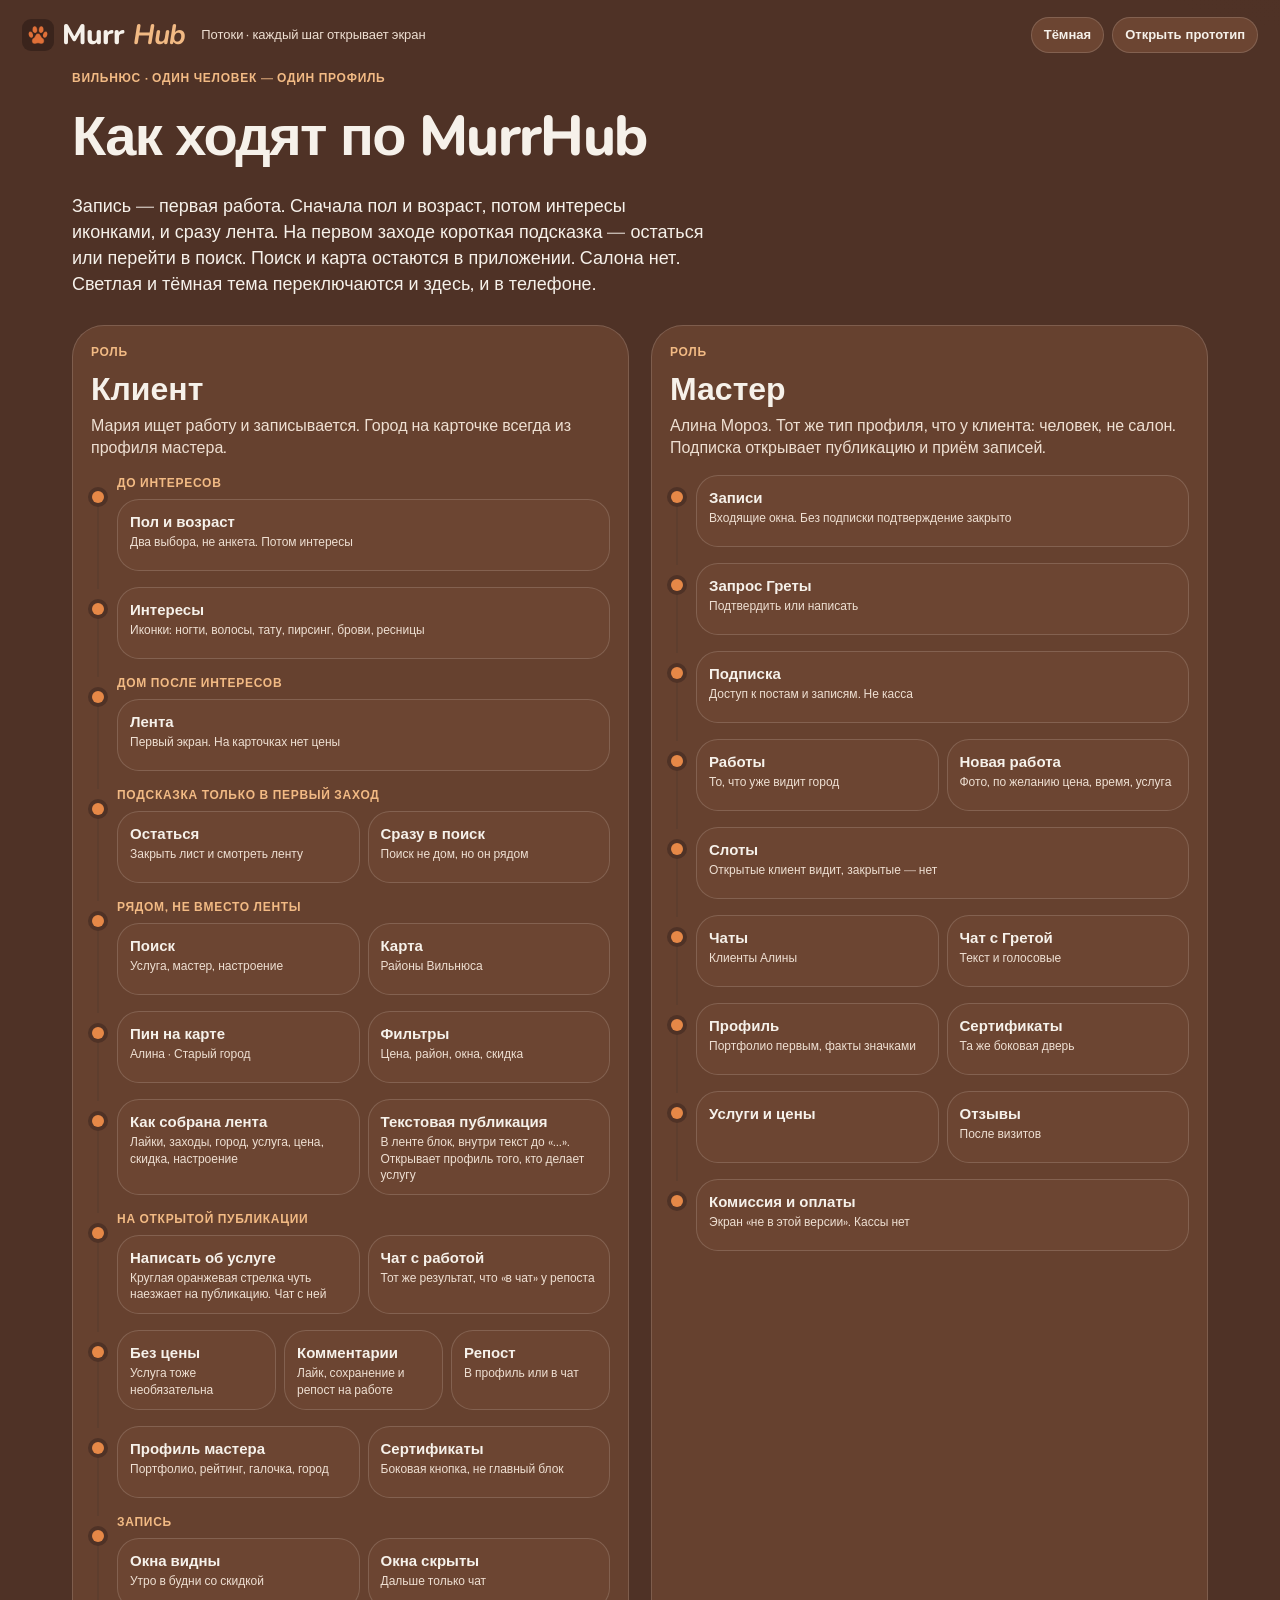
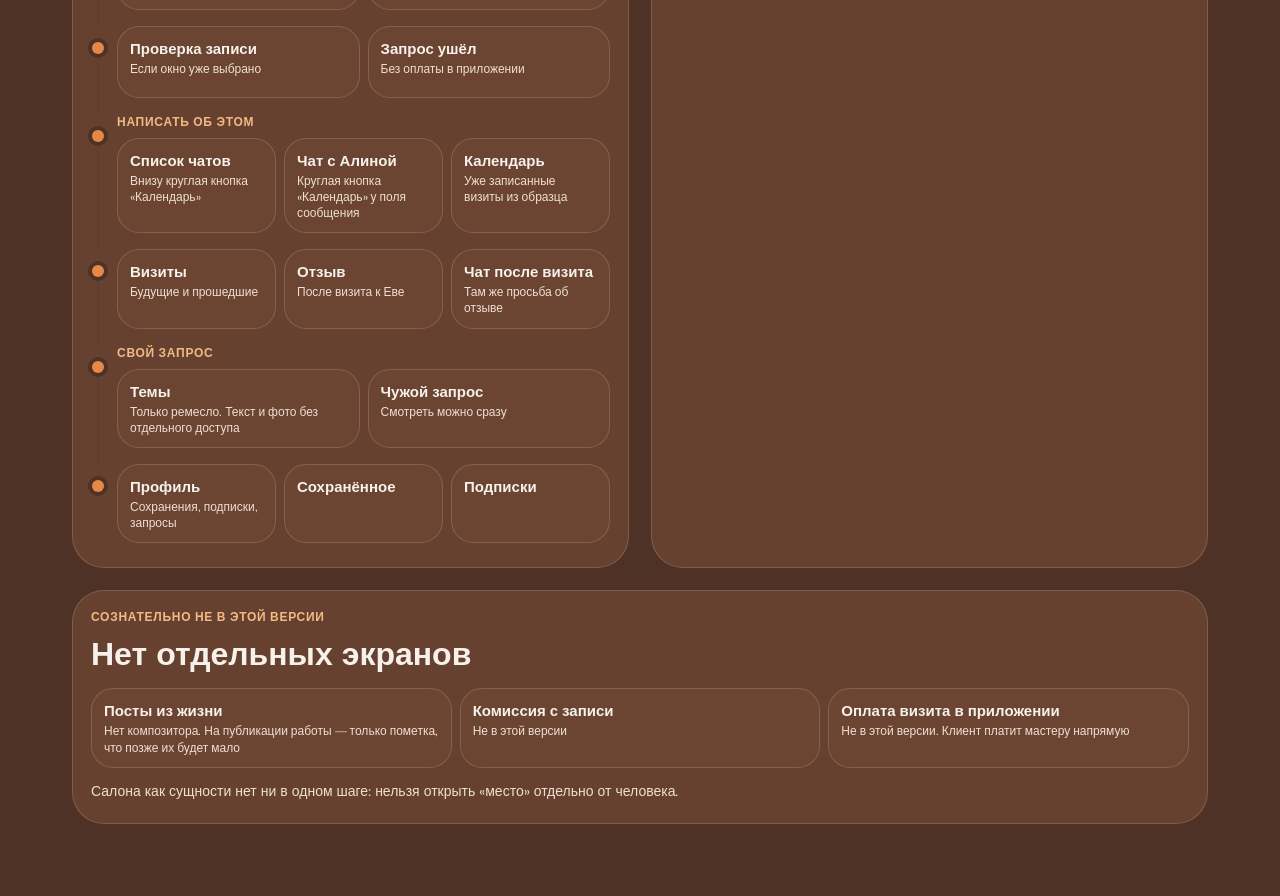
==== flows.html @ 7c38cab0 "design 1.0.0" ====
<!DOCTYPE html>
<html lang="ru" data-theme="light">
<head>
  <meta charset="utf-8" />
  <meta name="viewport" content="width=device-width, initial-scale=1" />
  <title>MurrHub — потоки</title>
  <link rel="icon" href="media/paw-icon.png" type="image/png" />
  <link rel="stylesheet" href="css/app.css" />
  <link rel="stylesheet" href="css/flows.css" />
  <script src="js/chocolate.js"></script>
  <script>
    (function () {
      var n = localStorage.getItem("murrhub-chocolate");
      var theme = localStorage.getItem("murrhub-theme");
      var value = n == null || n === "" ? 78 : Number(n);
      if (!isFinite(value)) value = 78;
      document.documentElement.dataset.theme = theme === "dark" ? "dark" : "light";
      MurrChocolate.apply(value, theme === "dark" ? "dark" : "light");
    })();
  </script>
</head>
<body>
  <header class="bar">
    <a class="brand" href="index.html#/client/feed"><img class="mark" src="media/paw-icon.png" alt="" />Murr<em>Hub</em></a>
    <p class="bar-note">Потоки · каждый шаг открывает экран</p>
    <div class="bar-actions">
      <button type="button" id="theme" class="ghost" aria-pressed="false">Тёмная</button>
      <a class="ghost" href="index.html#/client/onboarding">Открыть прототип</a>
    </div>
  </header>
  <main class="flows">
    <p class="kicker">Вильнюс · один человек — один профиль</p>
    <h1>Как ходят по MurrHub</h1>
    <p class="lede">Запись — первая работа. Сначала пол и возраст, потом интересы иконками, и сразу лента. На первом заходе короткая подсказка — остаться или перейти в поиск. Поиск и карта остаются в приложении. Салона нет. Светлая и тёмная тема переключаются и здесь, и в телефоне.</p>

    <div class="lanes">
      <section class="lane" aria-label="Клиент">
        <p class="cap">Роль</p>
        <h2>Клиент</h2>
        <p class="intro">Мария ищет работу и записывается. Город на карточке всегда из профиля мастера.</p>

        <div class="step">
          <p class="cap">До интересов</p>
          <a class="node" href="index.html#/client/welcome"><b>Пол и возраст</b><span>Два выбора, не анкета. Потом интересы</span></a>
        </div>
        <div class="step">
          <a class="node" href="index.html#/client/onboarding"><b>Интересы</b><span>Иконки: ногти, волосы, тату, пирсинг, брови, ресницы</span></a>
        </div>
        <div class="step">
          <p class="cap">Дом после интересов</p>
          <a class="node" href="index.html#/client/feed"><b>Лента</b><span>Первый экран. На карточках нет цены</span></a>
        </div>
        <div class="step">
          <p class="cap">Подсказка только в первый заход</p>
          <div class="fork two">
            <a class="node" href="index.html#/client/feed"><b>Остаться</b><span>Закрыть лист и смотреть ленту</span></a>
            <a class="node" href="index.html#/client/search"><b>Сразу в поиск</b><span>Поиск не дом, но он рядом</span></a>
          </div>
        </div>
        <div class="step">
          <p class="cap">Рядом, не вместо ленты</p>
          <div class="fork two">
            <a class="node" href="index.html#/client/search"><b>Поиск</b><span>Услуга, мастер, настроение</span></a>
            <a class="node" href="index.html#/client/map"><b>Карта</b><span>Районы Вильнюса</span></a>
          </div>
        </div>
        <div class="step">
          <div class="fork two">
            <a class="node" href="index.html#/client/map/alina"><b>Пин на карте</b><span>Алина · Старый город</span></a>
            <a class="node" href="index.html#/client/search/filters"><b>Фильтры</b><span>Цена, район, окна, скидка</span></a>
          </div>
        </div>
        <div class="step">
          <div class="fork two">
            <a class="node" href="index.html#/client/feed/why"><b>Как собрана лента</b><span>Лайки, заходы, город, услуга, цена, скидка, настроение</span></a>
            <a class="node" href="index.html#/client/post/p-alina-note"><b>Текстовая публикация</b><span>В ленте блок, внутри текст до «...». Открывает профиль того, кто делает услугу</span></a>
          </div>
        </div>
        <div class="step">
          <p class="cap">На открытой публикации</p>
          <div class="fork two">
            <a class="node" href="index.html#/client/post/p-alina-ba"><b>Написать об услуге</b><span>Круглая оранжевая стрелка чуть наезжает на публикацию. Чат с ней</span></a>
            <a class="node" href="index.html#/client/chat/t-alina"><b>Чат с работой</b><span>Тот же результат, что «в чат» у репоста</span></a>
          </div>
        </div>
        <div class="step">
          <div class="fork three">
            <a class="node" href="index.html#/client/post/p-alina-work"><b>Без цены</b><span>Услуга тоже необязательна</span></a>
            <a class="node" href="index.html#/client/post/p-alina-ba/comments"><b>Комментарии</b><span>Лайк, сохранение и репост на работе</span></a>
            <a class="node" href="index.html#/client/post/p-alina-ba/repost"><b>Репост</b><span>В профиль или в чат</span></a>
          </div>
        </div>
        <div class="step">
          <div class="fork two">
            <a class="node" href="index.html#/client/master/alina"><b>Профиль мастера</b><span>Портфолио, рейтинг, галочка, город</span></a>
            <a class="node" href="index.html#/client/master/alina/certs"><b>Сертификаты</b><span>Боковая кнопка, не главный блок</span></a>
          </div>
        </div>
        <div class="step">
          <p class="cap">Запись</p>
          <div class="fork two">
            <a class="node" href="index.html#/client/book/alina"><b>Окна видны</b><span>Утро в будни со скидкой</span></a>
            <a class="node" href="index.html#/client/book/kasparas"><b>Окна скрыты</b><span>Дальше только чат</span></a>
          </div>
        </div>
        <div class="step">
          <div class="fork two">
            <a class="node" href="index.html#/client/book/alina/confirm"><b>Проверка записи</b><span>Если окно уже выбрано</span></a>
            <a class="node" href="index.html#/client/book/alina/done"><b>Запрос ушёл</b><span>Без оплаты в приложении</span></a>
          </div>
        </div>
        <div class="step">
          <p class="cap">Написать об этом</p>
          <div class="fork three">
            <a class="node" href="index.html#/client/chats"><b>Список чатов</b><span>Внизу круглая кнопка «Календарь»</span></a>
            <a class="node" href="index.html#/client/chat/t-alina"><b>Чат с Алиной</b><span>Круглая кнопка «Календарь» у поля сообщения</span></a>
            <a class="node" href="index.html#/client/chat/t-alina/calendar"><b>Календарь</b><span>Уже записанные визиты из образца</span></a>
          </div>
        </div>
        <div class="step">
          <div class="fork three">
            <a class="node" href="index.html#/client/visits"><b>Визиты</b><span>Будущие и прошедшие</span></a>
            <a class="node" href="index.html#/client/review/v-eva"><b>Отзыв</b><span>После визита к Еве</span></a>
            <a class="node" href="index.html#/client/chat/t-eva"><b>Чат после визита</b><span>Там же просьба об отзыве</span></a>
          </div>
        </div>
        <div class="step">
          <p class="cap">Свой запрос</p>
          <div class="fork two">
            <a class="node" href="index.html#/client/compose"><b>Темы</b><span>Только ремесло. Текст и фото без отдельного доступа</span></a>
            <a class="node" href="index.html#/client/post/cp-seek"><b>Чужой запрос</b><span>Смотреть можно сразу</span></a>
          </div>
        </div>
        <div class="step">
          <div class="fork three">
            <a class="node" href="index.html#/client/profile"><b>Профиль</b><span>Сохранения, подписки, запросы</span></a>
            <a class="node" href="index.html#/client/saves"><b>Сохранённое</b><span></span></a>
            <a class="node" href="index.html#/client/follows"><b>Подписки</b><span></span></a>
          </div>
        </div>
      </section>

      <section class="lane" aria-label="Мастер">
        <p class="cap">Роль</p>
        <h2>Мастер</h2>
        <p class="intro">Алина Мороз. Тот же тип профиля, что у клиента: человек, не салон. Подписка открывает публикацию и приём записей.</p>

        <div class="step">
          <a class="node" href="index.html#/master/bookings"><b>Записи</b><span>Входящие окна. Без подписки подтверждение закрыто</span></a>
        </div>
        <div class="step">
          <a class="node" href="index.html#/master/booking/b-greta"><b>Запрос Греты</b><span>Подтвердить или написать</span></a>
        </div>
        <div class="step">
          <a class="node" href="index.html#/master/paywall"><b>Подписка</b><span>Доступ к постам и записям. Не касса</span></a>
        </div>
        <div class="step">
          <div class="fork two">
            <a class="node" href="index.html#/master/posts"><b>Работы</b><span>То, что уже видит город</span></a>
            <a class="node" href="index.html#/master/compose"><b>Новая работа</b><span>Фото, по желанию цена, время, услуга</span></a>
          </div>
        </div>
        <div class="step">
          <a class="node" href="index.html#/master/slots"><b>Слоты</b><span>Открытые клиент видит, закрытые — нет</span></a>
        </div>
        <div class="step">
          <div class="fork two">
            <a class="node" href="index.html#/master/chats"><b>Чаты</b><span>Клиенты Алины</span></a>
            <a class="node" href="index.html#/master/chat/t-greta"><b>Чат с Гретой</b><span>Текст и голосовые</span></a>
          </div>
        </div>
        <div class="step">
          <div class="fork two">
            <a class="node" href="index.html#/master/profile"><b>Профиль</b><span>Портфолио первым, факты значками</span></a>
            <a class="node" href="index.html#/master/certs"><b>Сертификаты</b><span>Та же боковая дверь</span></a>
          </div>
        </div>
        <div class="step">
          <div class="fork two">
            <a class="node" href="index.html#/master/services"><b>Услуги и цены</b><span></span></a>
            <a class="node" href="index.html#/master/reviews"><b>Отзывы</b><span>После визитов</span></a>
          </div>
        </div>
        <div class="step">
          <a class="node" href="index.html#/master/later"><b>Комиссия и оплаты</b><span>Экран «не в этой версии». Кассы нет</span></a>
        </div>
      </section>
    </div>

    <section class="lane later">
      <p class="cap">Сознательно не в этой версии</p>
      <h2>Нет отдельных экранов</h2>
      <div class="fork three" style="margin-top:12px">
        <a class="node" href="index.html#/master/compose"><b>Посты из жизни</b><span>Нет композитора. На публикации работы — только пометка, что позже их будет мало</span></a>
        <a class="node" href="index.html#/master/later"><b>Комиссия с записи</b><span>Не в этой версии</span></a>
        <a class="node" href="index.html#/master/later"><b>Оплата визита в приложении</b><span>Не в этой версии. Клиент платит мастеру напрямую</span></a>
      </div>
      <p class="note">Салона как сущности нет ни в одном шаге: нельзя открыть «место» отдельно от человека.</p>
    </section>
  </main>
  <script>
    (function () {
      var stored = localStorage.getItem("murrhub-theme");
      var theme = stored === "dark" ? "dark" : "light";
      var choc = localStorage.getItem("murrhub-chocolate");
      var value = choc == null || choc === "" ? 78 : Number(choc);
      if (!isFinite(value)) value = 78;
      if (window.MurrChocolate) MurrChocolate.apply(value, theme);
      document.documentElement.dataset.theme = theme;
      var btn = document.getElementById("theme");
      function label() { btn.textContent = theme === "dark" ? "Светлая" : "Тёмная"; btn.setAttribute("aria-pressed", theme === "dark" ? "true" : "false"); }
      label();
      btn.addEventListener("click", function () {
        theme = theme === "dark" ? "light" : "dark";
        document.documentElement.dataset.theme = theme;
        localStorage.setItem("murrhub-theme", theme);
        if (window.MurrChocolate) MurrChocolate.apply(value, theme);
        label();
      });
    })();
  </script>
</body>
</html>
---- css/app.css ----
@font-face { font-family: "Nunito Sans"; src: url("../fonts/nunito-sans-400.woff2") format("woff2"); font-weight: 400; font-style: normal; font-display: swap; }
@font-face { font-family: "Nunito Sans"; src: url("../fonts/nunito-sans-500.woff2") format("woff2"); font-weight: 500; font-style: normal; font-display: swap; }
@font-face { font-family: "Nunito Sans"; src: url("../fonts/nunito-sans-600.woff2") format("woff2"); font-weight: 600; font-style: normal; font-display: swap; }
@font-face { font-family: "Nunito Sans"; src: url("../fonts/nunito-sans-700.woff2") format("woff2"); font-weight: 700; font-style: normal; font-display: swap; }
@font-face { font-family: Nunito; src: url("../fonts/nunito-600.woff2") format("woff2"); font-weight: 600; font-style: normal; font-display: swap; }
@font-face { font-family: Nunito; src: url("../fonts/nunito-700.woff2") format("woff2"); font-weight: 700; font-style: normal; font-display: swap; }
@font-face { font-family: Nunito; src: url("../fonts/nunito-800.woff2") format("woff2"); font-weight: 800; font-style: normal; font-display: swap; }
@font-face { font-family: Nunito; src: url("../fonts/nunito-700i.woff2") format("woff2"); font-weight: 700; font-style: italic; font-display: swap; }

:root {
  --bg: #4f3226;
  --bg-2: #4f3226;
  --surface: #6c4532;
  --ink: #f6f1ea;
  --muted: #eedfd2;
  --faint: #d8c2af;
  --line: rgba(246, 241, 234, 0.16);
  --rose: #e68847;
  --rose-deep: #f2ba84;
  --rose-soft: #5e3e2e;
  --blush: #5e3e2e;
  --gold: #e6a860;
  --seal: #8fceb8;
  --seal-ink: #24160f;
  --btn: #e68847;
  --btn-ink: #1c1917;
  --press: #853a17;
  --press-ink: #f6f1ea;
  --shadow: 0 14px 36px rgba(0, 0, 0, 0.38);
  --tab: rgba(42, 26, 18, 0.92);
  --me: #e68847;
  --me-ink: #1c1917;
  --them: #6c4532;
  --map-paper: #402d23;
  --map-water: #7e5036;
  --map-water-2: #503325;
  --map-park: #444130;
  --map-block: #50392e;
  --map-ink: #edddcd;
  --overlay: rgba(20, 10, 6, 0.62);
  --good-soft: #354131;
  --warn-soft: #543c2c;
  --glow: #5e392b;
  --glow-2: #4e3124;
  --select: #7e5038;
  --sans: "Nunito Sans", "Trebuchet MS", sans-serif;
  --serif: Nunito, "Trebuchet MS", sans-serif;
  --phone-w: 390px;
  color-scheme: dark;
}

html[data-theme="dark"] {
  --bg: #14110e;
  --bg-2: #1a1612;
  --surface: #262019;
  --ink: #f6f1ea;
  --muted: #d4c6b8;
  --faint: #a8988a;
  --line: rgba(246, 241, 234, 0.14);
  --rose: #e08955;
  --rose-deep: #e08955;
  --rose-soft: #3a2e24;
  --blush: #3a2e24;
  --gold: #e0a15a;
  --seal: #8fceb8;
  --seal-ink: #14110e;
  --btn: #e08955;
  --btn-ink: #1c1917;
  --press: #a34e22;
  --press-ink: #f6f1ea;
  --shadow: 0 14px 36px rgba(0, 0, 0, 0.4);
  --tab: rgba(20, 17, 14, 0.92);
  --me: #e08955;
  --me-ink: #1c1917;
  --them: #2c241c;
  --map-paper: #221c16;
  --map-water: #8a5a3a;
  --map-water-2: #4a3424;
  --map-park: #3e4634;
  --map-block: #3a3128;
  --map-ink: #e7d7c8;
  --overlay: rgba(8, 6, 4, 0.62);
  --good-soft: #243028;
  --warn-soft: #3a2c1c;
  color-scheme: dark;
}

* { box-sizing: border-box; }
html, body { margin: 0; padding: 0; }
body {
  min-height: 100vh;
  font-family: var(--sans);
  color: var(--ink);
  background:
    radial-gradient(980px 520px at -8% -16%, var(--glow) 0%, transparent 54%),
    radial-gradient(820px 480px at 108% -8%, var(--glow-2) 0%, transparent 50%),
    var(--bg);
}
html[data-theme="dark"] body {
  background:
    radial-gradient(900px 500px at -8% -12%, #3a2a1c 0%, transparent 55%),
    radial-gradient(760px 440px at 108% -6%, #2a241c 0%, transparent 50%),
    var(--bg);
}
button, input, textarea { font: inherit; color: inherit; }
button { cursor: pointer; }
img { max-width: 100%; }
::selection { background: var(--select); color: var(--ink); }
:focus-visible { outline: 2px solid var(--rose-deep); outline-offset: 2px; }
.i { width: 1.15em; height: 1.15em; display: block; pointer-events: none; flex: none; }

.studio { min-height: 100vh; }
.bar {
  display: flex;
  align-items: center;
  gap: 16px;
  padding: 16px 22px 8px;
  flex-wrap: wrap;
}
.brand {
  font-family: var(--serif);
  font-weight: 800;
  font-size: 28px;
  letter-spacing: -0.03em;
  color: var(--ink);
  text-decoration: none;
}
.brand { display: inline-flex; align-items: center; gap: 8px; }
.brand .mark { width: 32px; height: 32px; border-radius: 9px; object-fit: cover; }
.brand em { font-style: italic; color: var(--rose-deep); }
.choc {
  display: flex;
  align-items: center;
  gap: 8px;
  background: var(--surface);
  border: 1px solid var(--line);
  border-radius: 999px;
  padding: 6px 10px 6px 12px;
  color: var(--ink);
  font-size: 13px;
  font-weight: 650;
}
.choc input { width: 116px; margin: 0; accent-color: var(--btn); }
.bar-note { margin: 0; color: var(--muted); font-size: 13px; flex: 1; }
.bar-actions { display: flex; gap: 8px; align-items: center; flex-wrap: wrap; }
.switch { display: flex; background: var(--surface); border-radius: 999px; padding: 3px; border: 1px solid var(--line); }
.switch button, .ghost {
  border: 1px solid transparent;
  background: transparent;
  border-radius: 999px;
  padding: 8px 12px;
  font-weight: 650;
  font-size: 13px;
  text-decoration: none;
  color: var(--ink);
}
.switch button.on { background: var(--ink); color: var(--bg); }
.ghost { border-color: var(--line); background: var(--surface); }

.stage {
  display: grid;
  grid-template-columns: minmax(200px, 300px) var(--phone-w) minmax(180px, 260px);
  gap: 28px;
  justify-content: center;
  align-items: start;
  padding: 8px 20px 36px;
}
.aside h2 {
  font-family: var(--serif);
  font-weight: 800;
  font-size: 28px;
  line-height: 1.1;
  letter-spacing: -0.03em;
  margin: 8px 0 12px;
}
.eyebrow { margin: 28px 0 0; color: var(--rose-deep); font-weight: 700; font-size: 12px; letter-spacing: 0.08em; text-transform: uppercase; }
.where { font-size: 15px; line-height: 1.45; margin: 0 0 12px; }
.fine { color: var(--muted); font-size: 13px; line-height: 1.45; }
.jumps { display: flex; flex-direction: column; gap: 6px; margin-top: 28px; }
.jumps a {
  text-decoration: none;
  color: var(--ink);
  background: var(--surface);
  border: 1px solid var(--line);
  border-radius: 18px;
  padding: 8px 10px;
  font-size: 13px;
  font-weight: 650;
}
.jumps a:hover { border-color: var(--rose); }

.phone {
  width: var(--phone-w);
  height: min(844px, calc(100vh - 96px));
  min-height: 680px;
  background: var(--bg-2);
  border-radius: 48px;
  box-shadow: 0 0 0 11px #1c1917, 0 0 0 13px #a89888, 0 40px 80px rgba(28, 25, 23, 0.28);
  position: relative;
  overflow: hidden;
  display: flex;
  flex-direction: column;
  color: var(--ink);
}
.island {
  position: absolute;
  top: 10px;
  left: 50%;
  transform: translateX(-50%);
  width: 118px;
  height: 32px;
  background: #0c0a0b;
  border-radius: 20px;
  z-index: 5;
}
.statusbar {
  height: 52px;
  flex: none;
  display: flex;
  justify-content: space-between;
  align-items: flex-end;
  padding: 0 22px 6px;
  font-weight: 700;
  font-size: 14px;
  position: relative;
  z-index: 4;
}
.sigs { display: flex; gap: 4px; align-items: flex-end; height: 12px; }
.sigs i, .sigs b { display: block; width: 3px; background: var(--ink); border-radius: 1px; }
.sigs i:nth-child(1) { height: 5px; }
.sigs i:nth-child(2) { height: 8px; }
.sigs b { width: 16px; height: 9px; border-radius: 2px; box-shadow: inset -3px 0 0 var(--bg-2); }
.screen { flex: 1; min-height: 0; overflow: auto; scrollbar-width: none; position: relative; }
.screen::-webkit-scrollbar { display: none; }
.phone::after {
  content: "";
  position: absolute;
  width: 118px;
  height: 4px;
  border-radius: 4px;
  background: var(--ink);
  opacity: 0.28;
  left: 50%;
  bottom: 6px;
  transform: translateX(-50%);
  z-index: 6;
  pointer-events: none;
}
.tabbar {
  flex: none;
  display: grid;
  grid-template-columns: repeat(5, 1fr);
  background: var(--tab);
  backdrop-filter: blur(16px);
  border-top: 1px solid var(--line);
  padding: 6px 4px 16px;
  z-index: 4;
}
.phone.no-tabs .tabbar { display: none; }
.tab {
  border: 0;
  background: transparent;
  display: flex;
  flex-direction: column;
  align-items: center;
  gap: 2px;
  color: var(--faint);
  font-size: 10px;
  font-weight: 700;
  padding: 4px 0;
  position: relative;
}
.tab.on { color: var(--rose-deep); }
.tab .dot {
  position: absolute;
  top: 2px;
  right: calc(50% - 16px);
  width: 7px;
  height: 7px;
  border-radius: 50%;
  background: var(--rose-deep);
}
.toast {
  position: absolute;
  left: 50%;
  bottom: 86px;
  transform: translateX(-50%);
  background: var(--ink);
  color: var(--bg);
  border-radius: 999px;
  padding: 10px 14px;
  font-size: 13px;
  font-weight: 650;
  z-index: 8;
  max-width: 86%;
  text-align: center;
  box-shadow: var(--shadow);
}
.phone.no-tabs .toast { bottom: 28px; }

.page { min-height: 100%; }
.pad { padding: 4px 16px 28px; }
.top {
  position: sticky;
  top: 0;
  z-index: 3;
  display: grid;
  grid-template-columns: 40px 1fr 40px;
  align-items: center;
  gap: 6px;
  padding: 4px 10px 8px;
  background: color-mix(in srgb, var(--bg-2) 88%, transparent);
  backdrop-filter: blur(14px);
}
.top h1 { margin: 0; text-align: center; font-size: 16px; font-weight: 750; }
.iconbtn, .heart, .iconstat {
  width: 36px;
  height: 36px;
  border-radius: 50%;
  border: 0;
  background: var(--surface);
  color: var(--ink);
  display: grid;
  place-items: center;
  box-shadow: 0 1px 0 var(--line);
}
.display {
  font-family: var(--serif);
  font-weight: 800;
  letter-spacing: -0.03em;
  line-height: 1.02;
  font-size: 34px;
  margin: 0;
}
.sub { color: var(--muted); font-size: 14px; line-height: 1.45; margin: 8px 0 0; }
.kicker { margin: 0; color: var(--rose-deep); font-size: 12px; font-weight: 750; letter-spacing: 0.06em; text-transform: uppercase; font-style: normal; }
.muted { color: var(--muted); }
.fine { font-size: 13px; }
.row { display: flex; align-items: center; gap: 10px; }
.spread { display: flex; align-items: center; justify-content: space-between; gap: 10px; }
.section { margin: 18px 0 8px; font-size: 15px; font-weight: 750; }
.avatar, .mono {
  width: 40px;
  height: 40px;
  border-radius: 50%;
  object-fit: cover;
  background: var(--rose-soft);
  flex: none;
}
.mono { display: grid; place-items: center; font-weight: 750; color: var(--ink); }
.avatar.sm, .mono.sm { width: 28px; height: 28px; font-size: 12px; }
.avatar.pub, .mono.pub { width: 22px; height: 22px; font-size: 11px; box-shadow: 0 0 0 2px var(--bg-2); }
.avatar.lg { width: 56px; height: 56px; }
.verified {
  display: inline-grid;
  place-items: center;
  width: 16px;
  height: 16px;
  padding: 0;
  border: 0;
  border-radius: 50%;
  background: var(--seal);
  color: var(--seal-ink);
  vertical-align: -2px;
  margin-left: 4px;
  line-height: 0;
}
.verified .i { width: 11px; height: 11px; }
.verified.pending { background: transparent; color: var(--gold); box-shadow: inset 0 0 0 1.5px var(--gold); }
.name { font-weight: 750; }
.price { font-family: var(--serif); font-weight: 800; font-style: normal; letter-spacing: -0.03em; }
.old { color: var(--faint); text-decoration: line-through; font-style: normal; font-family: var(--sans); font-size: 0.8em; margin-right: 4px; }
.stars { display: inline-flex; gap: 1px; color: var(--gold); }
.star .i { width: 14px; height: 14px; }
.star.on .i { fill: currentColor; }

.btn {
  border: 1px solid var(--line);
  background: var(--surface);
  color: var(--ink);
  border-radius: 20px;
  padding: 12px 14px;
  font-weight: 750;
  font-size: 14px;
}
.btn.primary { background: var(--btn); color: var(--btn-ink); border-color: transparent; box-shadow: 0 8px 18px color-mix(in srgb, var(--btn) 32%, transparent); }
.btn.primary:active { background: var(--press); color: var(--press-ink); }
.btn.ghost { background: transparent; }
.btn.small { padding: 8px 10px; border-radius: 999px; font-size: 12px; }
.btn.block { width: 100%; }
.btn:disabled { opacity: 0.45; cursor: default; }
.btn:active { transform: scale(0.99); }
.btnrow { display: flex; gap: 8px; margin-top: 12px; }
.btnrow .btn { flex: 1; }

.chips { display: flex; gap: 8px; overflow: auto; scrollbar-width: none; padding: 2px 0 6px; }
.chips::-webkit-scrollbar { display: none; }
.chip {
  flex: none;
  display: inline-flex;
  align-items: center;
  gap: 4px;
  border: 1px solid var(--line);
  background: var(--surface);
  border-radius: 999px;
  padding: 7px 12px;
  font-size: 13px;
  font-weight: 700;
}
.chip.on { background: var(--ink); color: var(--bg); border-color: var(--ink); }

.field { display: flex; flex-direction: column; gap: 6px; margin: 12px 0; }
.field span, .label { font-size: 12px; font-weight: 750; color: var(--muted); }
.field input, .field textarea, .composer input, .search input {
  width: 100%;
  border: 1px solid var(--line);
  background: var(--surface);
  border-radius: 18px;
  padding: 12px 12px;
  outline: none;
}
.field textarea { min-height: 76px; resize: vertical; }
.search {
  display: flex;
  align-items: center;
  gap: 8px;
  background: var(--surface);
  border: 1px solid var(--line);
  border-radius: 22px;
  padding: 0 12px;
  margin: 8px 0 10px;
}
.search input { border: 0; background: transparent; padding: 12px 0; }

.onboard { padding: 8px 16px 24px; }
.choices { display: flex; flex-direction: column; gap: 10px; margin: 16px 0 8px; }
.choice {
  width: 100%;
  text-align: left;
  border: 0;
  background: var(--surface);
  color: var(--ink);
  border-radius: 22px;
  padding: 16px 16px 14px;
  box-shadow: var(--shadow);
}
.choice b { display: block; font-family: var(--serif); font-weight: 800; font-size: 22px; letter-spacing: -0.03em; }
.choice span { display: block; margin-top: 4px; color: var(--muted); font-size: 14px; line-height: 1.35; }
.choice.on { background: var(--btn); color: var(--btn-ink); }
.choice.on span { color: var(--btn-ink); }
.backchip { margin-top: 14px; }
.igrid { display: grid; grid-template-columns: 1fr 1fr; gap: 10px; margin: 16px 0; }
.igrid button {
  position: relative;
  border: 0;
  padding: 12px;
  min-height: 112px;
  border-radius: 22px;
  overflow: hidden;
  color: var(--ink);
  text-align: left;
  background: var(--surface);
  box-shadow: var(--shadow);
  display: flex;
  flex-direction: column;
  align-items: flex-start;
  justify-content: space-between;
}
.igrid .craft { width: 44px; height: 44px; color: var(--btn); }
.igrid button b { font-size: 16px; font-weight: 750; }
.igrid button .tick {
  position: absolute;
  top: 8px;
  right: 8px;
  width: 22px;
  height: 22px;
  border-radius: 50%;
  display: grid;
  place-items: center;
  background: color-mix(in srgb, var(--ink) 8%, transparent);
  color: var(--ink);
}
.igrid button.on { box-shadow: inset 0 0 0 2px var(--btn); }
.igrid button.on .tick { background: var(--btn); color: var(--btn-ink); }

.peek {
  width: 100%;
  display: grid;
  grid-template-columns: 112px 1fr;
  gap: 10px;
  text-align: left;
  border: 0;
  background: var(--surface);
  border-radius: 18px;
  overflow: hidden;
  padding: 0;
  box-shadow: var(--shadow);
  margin: 8px 0 14px;
  color: inherit;
}
.peekmap { height: 84px; position: relative; overflow: hidden; }
.peek .copy { padding: 14px 12px 14px 0; }
.peek strong { display: block; }
.peek span { display: block; color: var(--muted); font-size: 12px; margin-top: 2px; }
.hit {
  width: 100%;
  display: grid;
  grid-template-columns: 84px 1fr;
  gap: 10px;
  text-align: left;
  border: 0;
  background: transparent;
  color: inherit;
  padding: 8px 0;
  border-bottom: 1px solid var(--line);
}
.hit img, .thumb { width: 84px; height: 84px; object-fit: cover; border-radius: 18px; background: var(--rose-soft); }
.thumb { display: grid; place-items: center; font-family: var(--serif); font-size: 22px; }
.thumb.textbit {
  font-family: var(--sans);
  font-size: 11px;
  font-weight: 700;
  line-height: 1.25;
  text-align: left;
  align-items: end;
  padding: 8px;
}
.hit b { display: block; font-size: 14px; }
.hit b.hit-name { display: flex; align-items: center; gap: 8px; }
.hit em { font-style: normal; color: var(--muted); font-size: 12px; display: block; margin-top: 2px; }

.feedflow {
  display: flex;
  flex-wrap: wrap;
  align-items: flex-start;
  justify-content: space-between;
  margin-top: 12px;
}
.feedflow > .pcard { width: calc(50% - 6px); margin: 0 0 16px; }
.feedflow > .pcard:nth-child(4n + 1) { width: calc(54% - 6px); }
.feedflow > .pcard:nth-child(4n + 2) { width: calc(46% - 6px); margin-top: 18px; }
.feedflow > .pcard:nth-child(4n + 3) { margin-top: 6px; }
.feedflow > .pcard:nth-child(4n) { margin-top: 14px; }
.feedflow.flush {
  display: block;
  column-count: 2;
  column-gap: 6px;
}
.feedflow.flush > .pcard,
.feedflow.flush > .pcard:nth-child(4n + 1),
.feedflow.flush > .pcard:nth-child(4n + 2),
.feedflow.flush > .pcard:nth-child(4n + 3),
.feedflow.flush > .pcard:nth-child(4n) {
  width: 100%;
  margin: 0 0 6px;
  break-inside: avoid;
  page-break-inside: avoid;
}
.feedflow.flush .shotwrap { border-radius: 12px; overflow: hidden; }
.feedflow.flush .shot,
.feedflow.flush .textshell { border-radius: 0; box-shadow: none; }
.feedflow.flush .textshell { padding-bottom: 48px; }
.feedflow.flush .face { position: static; }
.feedflow.flush .avatar.pub { box-shadow: 0 0 0 2px #fff; }
.feedflow.flush .textcard .avatar.pub { box-shadow: 0 0 0 2px var(--surface); }
.cardfoot {
  position: absolute;
  left: 0;
  right: 0;
  bottom: 0;
  z-index: 3;
  display: flex;
  align-items: center;
  gap: 6px;
  padding: 18px 8px 7px;
  color: #fff;
  background: linear-gradient(to top, rgba(20, 12, 14, 0.78), rgba(20, 12, 14, 0));
}
.textcard .cardfoot {
  color: var(--ink);
  background: linear-gradient(to top, var(--surface) 62%, transparent);
}
.cardfoot .by { color: inherit; flex: 0 1 auto; }
.cardfoot .muted { flex: 0 1 auto; overflow: hidden; text-overflow: ellipsis; white-space: nowrap; font-size: 11px; color: rgba(255, 255, 255, 0.82); }
.textcard .cardfoot .muted { color: var(--muted); }
.pcard { position: relative; }
.shot {
  display: block;
  width: 100%;
  padding: 0;
  border: 0;
  border-radius: 16px;
  overflow: hidden;
  position: relative;
  background: linear-gradient(160deg, var(--blush), var(--bg));
  color: white;
}
.shot.tall { aspect-ratio: 3 / 4.4; }
.shot.sq { aspect-ratio: 10 / 11; }
.shot.wide { aspect-ratio: 5 / 4.4; }
.shot img { width: 100%; height: 100%; object-fit: cover; display: block; }
.price-pill, .badge, .foryou {
  position: absolute;
  z-index: 1;
  border-radius: 999px;
  padding: 4px 8px;
  font-size: 12px;
  font-weight: 750;
  background: rgba(20, 12, 14, 0.55);
  color: white;
  backdrop-filter: blur(8px);
}
.price-pill { left: 8px; bottom: 8px; font-family: var(--serif); font-style: normal; font-weight: 800; }
.badge { left: 8px; top: 8px; }
.foryou { right: 8px; bottom: 8px; background: rgba(251, 246, 239, 0.92); color: #1c1917; }
.heart {
  position: absolute;
  top: 8px;
  right: 8px;
  z-index: 2;
  background: rgba(251, 246, 239, 0.92);
}
.heart.on { color: var(--rose-deep); }
.heart.on .i { fill: currentColor; }
.likecount {
  margin-left: auto;
  display: inline-flex;
  align-items: center;
  gap: 3px;
  flex: none;
  font-size: 11px;
  font-weight: 700;
  line-height: 1;
  color: inherit;
  pointer-events: none;
}
.likecount .i { width: 12px; height: 12px; fill: currentColor; }
.shotwrap, .postpic { position: relative; }
.face {
  position: absolute;
  left: 8px;
  bottom: -11px;
  z-index: 3;
  border: 0;
  padding: 0;
  background: transparent;
  line-height: 0;
  border-radius: 50%;
}
.textshell {
  display: block;
  width: 100%;
  min-height: 148px;
  border: 0;
  border-radius: 16px;
  background: var(--surface);
  color: inherit;
  text-align: left;
  padding: 12px 12px 22px;
  box-shadow: var(--shadow);
  position: relative;
}
.textinner {
  display: block;
  background: color-mix(in srgb, var(--bg) 72%, var(--surface));
  border-radius: 12px;
  padding: 10px;
  font-size: 13px;
  font-weight: 700;
  line-height: 1.35;
}
.textread {
  margin: 0 16px;
  background: var(--surface);
  border-radius: 22px;
  padding: 22px 16px 28px;
  min-height: 180px;
}
.textread p { margin: 0; font-size: 18px; line-height: 1.45; font-weight: 650; }
.posttext { font-size: 16px; line-height: 1.45; margin: 12px 0 0; }
.postpic.textpic .face { left: 28px; }
.tile.texttile {
  display: flex;
  align-items: flex-end;
  padding: 8px;
  background: var(--surface);
  color: var(--ink);
  text-align: left;
  font-size: 12px;
  font-weight: 750;
  line-height: 1.3;
}
.pcard .meta { margin-top: 4px; padding: 0 2px 0 36px; position: relative; z-index: 2; }
.meta { display: flex; align-items: center; gap: 6px; padding: 6px 2px 0; font-size: 12px; }
.pname { font-weight: 750; }
.by {
  border: 0;
  background: transparent;
  display: flex;
  align-items: center;
  gap: 6px;
  padding: 0;
  color: inherit;
  min-width: 0;
}
.by span { overflow: hidden; text-overflow: ellipsis; white-space: nowrap; }

.hero { background: #111; }
.slides { display: flex; overflow: auto; scroll-snap-type: x mandatory; scrollbar-width: none; }
.slides::-webkit-scrollbar { display: none; }
.slides img { min-width: 100%; height: 460px; object-fit: cover; scroll-snap-align: start; }
.compare { position: relative; height: 480px; overflow: hidden; background: #111; container-type: inline-size; }
.compare .base, .compare .fore img { width: 100%; height: 100%; object-fit: cover; display: block; }
.compare .fore { position: absolute; inset: 0 auto 0 0; width: var(--pos); overflow: hidden; border-right: 2px solid white; }
.compare .fore img { width: 100cqi; max-width: none; height: 100%; }
.compare .cmp { position: absolute; inset: 0; width: 100%; opacity: 0; cursor: ew-resize; margin: 0; }
.compare .tag {
  position: absolute;
  top: 12px;
  background: rgba(20, 12, 14, 0.55);
  color: white;
  border-radius: 999px;
  padding: 4px 8px;
  font-size: 12px;
  font-weight: 750;
}
.compare .tag.l { left: 12px; }
.compare .tag.r { right: 12px; }
.actions { display: flex; align-items: center; gap: 6px; padding: 10px 12px 0; }
.iconstat { width: auto; border-radius: 999px; padding: 0 8px; gap: 4px; display: inline-flex; font-weight: 750; font-size: 13px; }
.writebig {
  position: absolute;
  right: 16px;
  bottom: -50px;
  z-index: 4;
  width: 64px;
  height: 64px;
  border: 0;
  border-radius: 50%;
  background: var(--btn);
  color: var(--btn-ink);
  display: grid;
  place-items: center;
  box-shadow: 0 8px 18px rgba(28, 25, 23, 0.28);
}
.writebig .i { width: 28px; height: 28px; stroke-width: 2.25; }
.iconstat.on { color: var(--rose-deep); }
.iconstat.on .i { fill: currentColor; }

.mosaicwrap { position: relative; }
.mosaic { display: grid; grid-template-columns: 1.45fr 1fr 1fr; grid-auto-rows: 108px; gap: 3px; background: var(--bg); }
.tile { border: 0; padding: 0; background: var(--rose-soft); overflow: hidden; }
.tile img { width: 100%; height: 100%; object-fit: cover; display: block; }
.tile.big { grid-row: span 2; grid-column: 1; }
.cert-tab {
  position: absolute;
  right: 0;
  top: 46%;
  transform: translateY(-50%);
  writing-mode: vertical-rl;
  border: 0;
  background: var(--surface);
  color: var(--ink);
  border-radius: 16px 0 0 16px;
  padding: 12px 8px;
  font-weight: 750;
  font-size: 12px;
  letter-spacing: 0.04em;
  box-shadow: var(--shadow);
}
.backfloat { position: absolute; top: 8px; left: 8px; z-index: 2; }
.who { align-items: flex-start; }
.who.tight {
  align-items: center;
  gap: 6px;
  margin-top: 8px;
  position: relative;
  z-index: 2;
}
.page > .who.tight { margin: 8px 16px 0 46px; padding-right: 76px; }
.pad .postpic > .face { left: 0; }
.pad .who.tight { margin: 8px 0 0 30px; }
.who .grow { flex: 1; min-width: 0; }
.who h2 { margin: 0; font-size: 22px; letter-spacing: -0.03em; }
.postpic { position: relative; }
.postpic .cover { width: 100%; height: 240px; object-fit: cover; border-radius: 16px; display: block; }
.line { margin: 10px 0; font-size: 15px; }
.facts { display: flex; flex-wrap: wrap; gap: 8px; padding-bottom: 4px; }
.fact {
  flex: none;
  display: inline-flex;
  align-items: center;
  gap: 6px;
  height: 32px;
  padding: 0 10px;
  border-radius: 999px;
  background: var(--rose-soft);
  font-size: 12px;
  font-weight: 750;
}
.svc, .visit, .paper, .plan, .scard, .pattach, .banner, .card {
  background: var(--surface);
  border: 1px solid var(--line);
  border-radius: 22px;
  padding: 12px;
  margin: 8px 0;
}
.svc { display: flex; justify-content: space-between; gap: 8px; align-items: center; width: 100%; text-align: left; color: inherit; }
.svc.on { border-color: var(--rose-deep); box-shadow: inset 0 0 0 1px var(--rose-deep); }
.svc b, .visit b { display: block; }
.slotline {
  display: flex;
  justify-content: space-between;
  align-items: center;
  gap: 10px;
  background: var(--good-soft);
  border-radius: 18px;
  padding: 10px 12px;
  margin: 10px 0;
  font-weight: 700;
  font-size: 13px;
}
.slotline span:first-child { min-width: 0; }
.slotline span:last-child { flex: none; white-space: nowrap; }
.slotline.hide { background: var(--warn-soft); }
.banner { background: var(--rose-soft); border: 0; }
.lockline { color: var(--muted); font-size: 13px; line-height: 1.45; }

.screen:has(.mappage),
.screen:has(.chatpage),
.screen:has(.bookpage) { overflow: hidden; display: flex; flex-direction: column; }
.bookpage { flex: 1; min-height: 0; display: flex; flex-direction: column; }
.bookbody { flex: 1; overflow: auto; padding: 4px 16px 12px; }
.dock {
  flex: none;
  padding: 10px 16px 18px;
  background: color-mix(in srgb, var(--bg-2) 94%, transparent);
  border-top: 1px solid var(--line);
}
.mappage { flex: 1; min-height: 0; position: relative; }
.mapstage { position: absolute; inset: 0; }
.mapsvg { width: 100%; height: 100%; display: block; }
.pin {
  position: absolute;
  width: 44px;
  height: 44px;
  border-radius: 50%;
  padding: 0;
  border: 2px solid white;
  transform: translate(-50%, -100%);
  box-shadow: 0 8px 16px rgba(0, 0, 0, 0.2);
  overflow: hidden;
  background: white;
}
.pin::after {
  content: "";
  position: absolute;
  left: 50%;
  bottom: -6px;
  width: 10px;
  height: 10px;
  background: white;
  transform: translateX(-50%) rotate(45deg);
}
.pin img { width: 100%; height: 100%; object-fit: cover; display: block; }
.pin.on { transform: translate(-50%, -110%) scale(1.08); border-color: var(--btn); z-index: 2; }
.pin.dim { opacity: 0.35; }
.you {
  position: absolute;
  width: 14px;
  height: 14px;
  border-radius: 50%;
  background: #3c7dd9;
  border: 2px solid white;
  transform: translate(-50%, -50%);
  box-shadow: 0 0 0 6px rgba(60, 125, 217, 0.25);
}
.dlabel {
  position: absolute;
  transform: translate(-50%, -50%);
  font-size: 11px;
  font-weight: 750;
  color: var(--map-ink);
  letter-spacing: 0.01em;
  pointer-events: none;
}
.mapsheet {
  position: absolute;
  left: 0;
  right: 0;
  bottom: 0;
  background: var(--surface);
  border-radius: 28px 28px 0 0;
  padding: 12px 14px 16px;
  box-shadow: 0 -10px 30px rgba(0, 0, 0, 0.12);
  z-index: 3;
}
.mapchips { position: absolute; top: 8px; left: 10px; right: 10px; z-index: 2; }
.mapchips .chips { flex-wrap: wrap; overflow: visible; }
.mapchips .chip { padding: 6px 10px; font-size: 12px; }

.dayh { margin: 14px 0 6px; font-size: 13px; font-weight: 750; color: var(--muted); }
.slots { display: flex; flex-wrap: wrap; gap: 8px; }
.slotpick {
  border: 1px solid var(--line);
  background: var(--surface);
  border-radius: 16px;
  padding: 8px 10px;
  font-weight: 750;
  font-size: 13px;
}
.slotpick.on { background: var(--ink); color: var(--bg); border-color: var(--ink); }
.slotpick small { display: block; font-weight: 650; color: var(--rose-deep); }
.slotpick.on small { color: inherit; }
.slotpick:disabled { opacity: 0.4; }

.chatpage { flex: 1; min-height: 0; display: flex; flex-direction: column; }
.thread { flex: 1; overflow: auto; padding: 8px 12px 12px; display: flex; flex-direction: column; gap: 8px; }
.bubble {
  max-width: 82%;
  background: var(--them);
  border-radius: 20px 20px 20px 8px;
  padding: 10px 12px;
  font-size: 14px;
  line-height: 1.4;
  box-shadow: 0 1px 0 var(--line);
  border: 0;
  text-align: left;
}
.bubble.me { margin-left: auto; background: var(--me); color: var(--me-ink); border-radius: 20px 20px 8px 20px; }
.bubble.sys, .sys {
  align-self: center;
  max-width: 92%;
  background: transparent;
  color: var(--muted);
  font-size: 12px;
  text-align: center;
  box-shadow: none;
  padding: 4px 8px;
}
.bubble .at { display: block; margin-top: 4px; font-size: 10px; opacity: 0.7; }
.voice { min-width: 180px; }
.voice .cap { display: block; margin-top: 6px; font-size: 12px; opacity: 0.85; }
.bars { display: flex; align-items: center; gap: 3px; height: 22px; }
.bars i {
  width: 3px;
  height: 30%;
  background: currentColor;
  border-radius: 2px;
  display: block;
}
.voice.is-playing .bars i { animation: eq 0.8s ease-in-out infinite; }
.bars i:nth-child(2) { height: 70%; }
.bars i:nth-child(3) { height: 45%; }
.bars i:nth-child(4) { height: 90%; }
.bars i:nth-child(5) { height: 40%; }
.bars i:nth-child(6) { height: 75%; }
.bars i:nth-child(7) { height: 35%; }
@keyframes eq { 50% { transform: scaleY(0.45); } }
.scard, .pattach { max-width: 92%; }
.scard .kicker, .scard b, .pattach .kicker, .pattach b, .pattach .muted { display: block; }
.scard .kicker, .pattach .kicker { margin-bottom: 2px; }
.scard b { margin-bottom: 2px; }
.pattach { display: grid; grid-template-columns: 54px 1fr; gap: 8px; align-items: center; border: 0; color: inherit; text-align: left; width: min(92%, 320px); }
.pattach > span { min-width: 0; }
.pattach.me { margin-left: auto; }
.pattach img { width: 54px; height: 54px; object-fit: cover; border-radius: 10px; }
.calbtn {
  display: flex;
  flex-direction: column;
  align-items: center;
  gap: 2px;
  border: 0;
  background: transparent;
  color: var(--ink);
  padding: 0;
  flex: none;
}
.calface {
  width: 36px;
  height: 36px;
  border-radius: 50%;
  background: var(--btn);
  color: var(--btn-ink);
  display: grid;
  place-items: center;
}
.calbtn > span:last-child { font-size: 9px; font-weight: 750; line-height: 1.2; white-space: nowrap; }
.calhead { display: flex; align-items: center; justify-content: space-between; margin: 12px 0; }
.calhead b { font-family: var(--serif); font-size: 20px; font-weight: 800; }
.flip .i { transform: scaleX(-1); }
.calgrid { display: grid; grid-template-columns: repeat(7, 1fr); gap: 4px; }
.calh, .calempty, .calday { text-align: center; }
.calh { font-size: 11px; font-weight: 750; color: var(--muted); padding-bottom: 4px; }
.calday {
  position: relative;
  border: 0;
  background: transparent;
  color: inherit;
  height: 36px;
  border-radius: 12px;
  font-weight: 750;
  font-size: 13px;
}
.calday.has { background: var(--surface); }
.calday.on { background: var(--btn); color: var(--btn-ink); }
.calday i {
  position: absolute;
  left: 50%;
  bottom: 4px;
  width: 4px;
  height: 4px;
  margin-left: -2px;
  border-radius: 50%;
  background: var(--btn);
}
.calday.on i { background: var(--btn-ink); }
.composer {
  flex: none;
  display: flex;
  gap: 8px;
  align-items: center;
  padding: 8px 10px 16px;
  border-top: 1px solid var(--line);
  background: var(--bg-2);
}
.composer .calbtn { margin-left: auto; }
.composer.calbar,
.composer.noline { justify-content: flex-end; border-top: 0; }
.composer input { flex: 1; }
.attach {
  margin: 0 12px;
  display: flex;
  justify-content: space-between;
  gap: 8px;
  align-items: center;
  background: var(--rose-soft);
  border-radius: 18px;
  padding: 8px 10px;
  font-size: 13px;
}

.paper { background: var(--bg); }
.paper b { display: block; font-family: var(--serif); font-size: 18px; font-weight: 800; }
.plan { width: 100%; text-align: left; color: inherit; display: flex; align-items: baseline; justify-content: space-between; gap: 12px; }
.plan .price { font-size: 28px; line-height: 1; }
.svc .end { display: flex; flex-direction: column; align-items: flex-end; gap: 2px; flex: none; }
.svc .end .fine { font-weight: 650; }
.plan.on { border-color: var(--rose-deep); box-shadow: inset 0 0 0 1px var(--rose-deep); }
.themes { display: flex; flex-direction: column; gap: 8px; }
.theme {
  text-align: left;
  border: 1px solid var(--line);
  background: var(--surface);
  border-radius: 22px;
  padding: 12px;
  color: inherit;
}
.theme.on, .phototray button.on { border-color: var(--rose-deep); box-shadow: inset 0 0 0 1px var(--rose-deep); }
.theme b { display: block; }
.phototray { display: grid; grid-template-columns: repeat(3, 1fr); gap: 8px; }
.phototray button { border: 0; padding: 0; border-radius: 18px; overflow: hidden; height: 84px; background: var(--rose-soft); }
.phototray img { width: 100%; height: 100%; object-fit: cover; display: block; }
.signal { margin: 10px 0; }
.signal span { font-size: 13px; font-weight: 700; }
.meter { display: block; height: 6px; border-radius: 99px; background: var(--rose-soft); margin-top: 4px; overflow: hidden; }
.meter i { display: block; height: 100%; width: var(--w); background: var(--rose-deep); border-radius: 99px; }
.splitnote { margin: 8px 0 12px; padding: 8px 2px; }
.splitnote strong { display: block; }
.comment { display: grid; grid-template-columns: 28px 1fr; gap: 8px; margin: 10px 0; }
.comment p { margin: 2px 0 0; font-size: 14px; }
.empty { text-align: center; padding: 28px 10px; color: var(--muted); }
.empty .display { font-size: 28px; color: var(--ink); }
.starbig { display: flex; gap: 6px; justify-content: center; margin: 12px 0; }
.starbig button { width: 42px; height: 42px; border-radius: 16px; border: 1px solid var(--line); background: var(--surface); color: var(--faint); }
.starbig button.on { color: var(--gold); background: var(--warn-soft); border-color: transparent; }
.starbig button.on .i { fill: currentColor; }
.toggle {
  width: 100%;
  text-align: left;
  border: 1px solid var(--line);
  background: var(--surface);
  border-radius: 20px;
  padding: 12px;
  font-weight: 700;
  margin: 6px 0;
  color: inherit;
}
.toggle.on { background: var(--ink); color: var(--bg); }
.status {
  font-size: 12px;
  font-weight: 750;
  border-radius: 999px;
  padding: 4px 8px;
  background: var(--rose-soft);
}
.status.ok { background: var(--good-soft); }
.status.no { background: var(--line); }
.inbox { width: 100%; text-align: left; color: inherit; }
hr.div { border: 0; border-top: 1px solid var(--line); margin: 14px 0; }
.previewcard img.cover { width: 100%; height: 220px; object-fit: cover; border-radius: 22px; display: block; }
.teach {
  position: absolute;
  inset: 0;
  z-index: 7;
  display: flex;
  flex-direction: column;
  justify-content: flex-end;
}
.teach-scrim {
  position: absolute;
  inset: 0;
  border: 0;
  background: var(--overlay);
}
.teach-sheet {
  position: relative;
  margin: 12px 12px 86px;
  background: var(--surface);
  color: var(--ink);
  border-radius: 28px;
  padding: 18px 16px 16px;
  box-shadow: var(--shadow);
}
.teach-sheet h2 {
  font-family: var(--serif);
  font-weight: 800;
  font-size: 28px;
  letter-spacing: -0.03em;
  margin: 2px 0 8px;
}
.teach-sheet p { margin: 0 0 4px; }
.teach-sheet .btn { margin-top: 8px; }

.splash {
  position: fixed;
  inset: 0;
  z-index: 80;
  display: grid;
  place-items: center;
  background: #241610;
}
.splash[hidden] { display: none; }
.splash-paw {
  border: 0;
  padding: 0;
  background: transparent;
  cursor: pointer;
  border-radius: 28%;
}
.splash img {
  width: min(46vw, 300px);
  height: auto;
  display: block;
  border-radius: 28%;
  box-shadow: 0 24px 60px rgba(0, 0, 0, 0.35);
}
.splash.play { animation: splash-fade 1.2s ease forwards; }
.splash.play img { animation: paw-open 1.2s cubic-bezier(0.2, 0.8, 0.2, 1) both; }
@keyframes paw-open {
  0% { transform: scale(1); opacity: 1; }
  16% { transform: scale(1.06); opacity: 1; }
  100% { transform: scale(0.2); opacity: 0; }
}
@keyframes splash-fade {
  0%, 58% { opacity: 1; }
  100% { opacity: 0; }
}
.phone.arriving .screen { animation: arrive 0.45s ease; }
@keyframes arrive {
  from { opacity: 0; transform: translateY(16px); }
  to { opacity: 1; transform: none; }
}
@media (prefers-reduced-motion: reduce) {
  .splash.play { animation-duration: 0.35s; }
  .splash.play img { animation: none; opacity: 1; }
  .phone.arriving .screen { animation: none; }
}
.tagline input { width: 100%; }

@media (max-width: 1100px) {
  .stage { grid-template-columns: 1fr; justify-items: center; }
  .aside.right { display: none; }
  .aside.left { max-width: 390px; }
  .phone { height: min(844px, calc(100vh - 150px)); }
}
@media (prefers-reduced-motion: reduce) {
  * { animation: none !important; transition: none !important; }
}
---- css/flows.css ----
.flows { max-width: 1180px; margin: 0 auto; padding: 8px 22px 72px; }
.flows h1 { font-family: var(--serif); font-weight: 800; letter-spacing: -0.03em; font-size: 56px; margin: 12px 0 8px; }
.lede { max-width: 640px; font-size: 18px; line-height: 1.45; }
.lanes { display: grid; grid-template-columns: 1fr 1fr; gap: 22px; margin-top: 28px; }
.lane { background: color-mix(in srgb, var(--surface) 82%, transparent); border: 1px solid var(--line); border-radius: 32px; padding: 18px 18px 8px; }
.lane h2 { font-family: var(--serif); font-weight: 800; font-size: 32px; margin: 4px 0; }
.lane .intro { color: var(--muted); margin-top: 0; }
.step { position: relative; padding: 0 0 16px 26px; }
.step::before { content: ""; position: absolute; left: 6px; top: 16px; bottom: -2px; width: 2px; background: var(--blush); }
.step:last-child::before { display: none; }
.step::after { content: ""; position: absolute; left: 1px; top: 16px; width: 12px; height: 12px; border-radius: 50%; background: var(--btn); box-shadow: 0 0 0 4px var(--bg); }
.fork { display: grid; gap: 8px; }
.fork.two { grid-template-columns: 1fr 1fr; }
.fork.three { grid-template-columns: 1fr 1fr 1fr; }
.node { display: flex; flex-direction: column; gap: 2px; text-decoration: none; color: inherit; background: var(--surface); border: 1px solid var(--line); border-radius: 22px; padding: 12px 12px 11px; min-height: 72px; }
.node:hover { border-color: var(--rose-deep); transform: translateY(-1px); }
.node b { font-size: 15px; }
.node span { color: var(--muted); font-size: 12px; line-height: 1.35; }
.cap { margin: 0 0 8px; font-size: 12px; font-weight: 750; letter-spacing: 0.06em; text-transform: uppercase; color: var(--rose-deep); }
.later { margin-top: 22px; }
.later .node { min-height: 0; }
.note { color: var(--muted); font-size: 14px; }
@media (max-width: 900px) {
  .lanes, .fork.three, .fork.two { grid-template-columns: 1fr; }
  .flows h1 { font-size: 40px; }
}
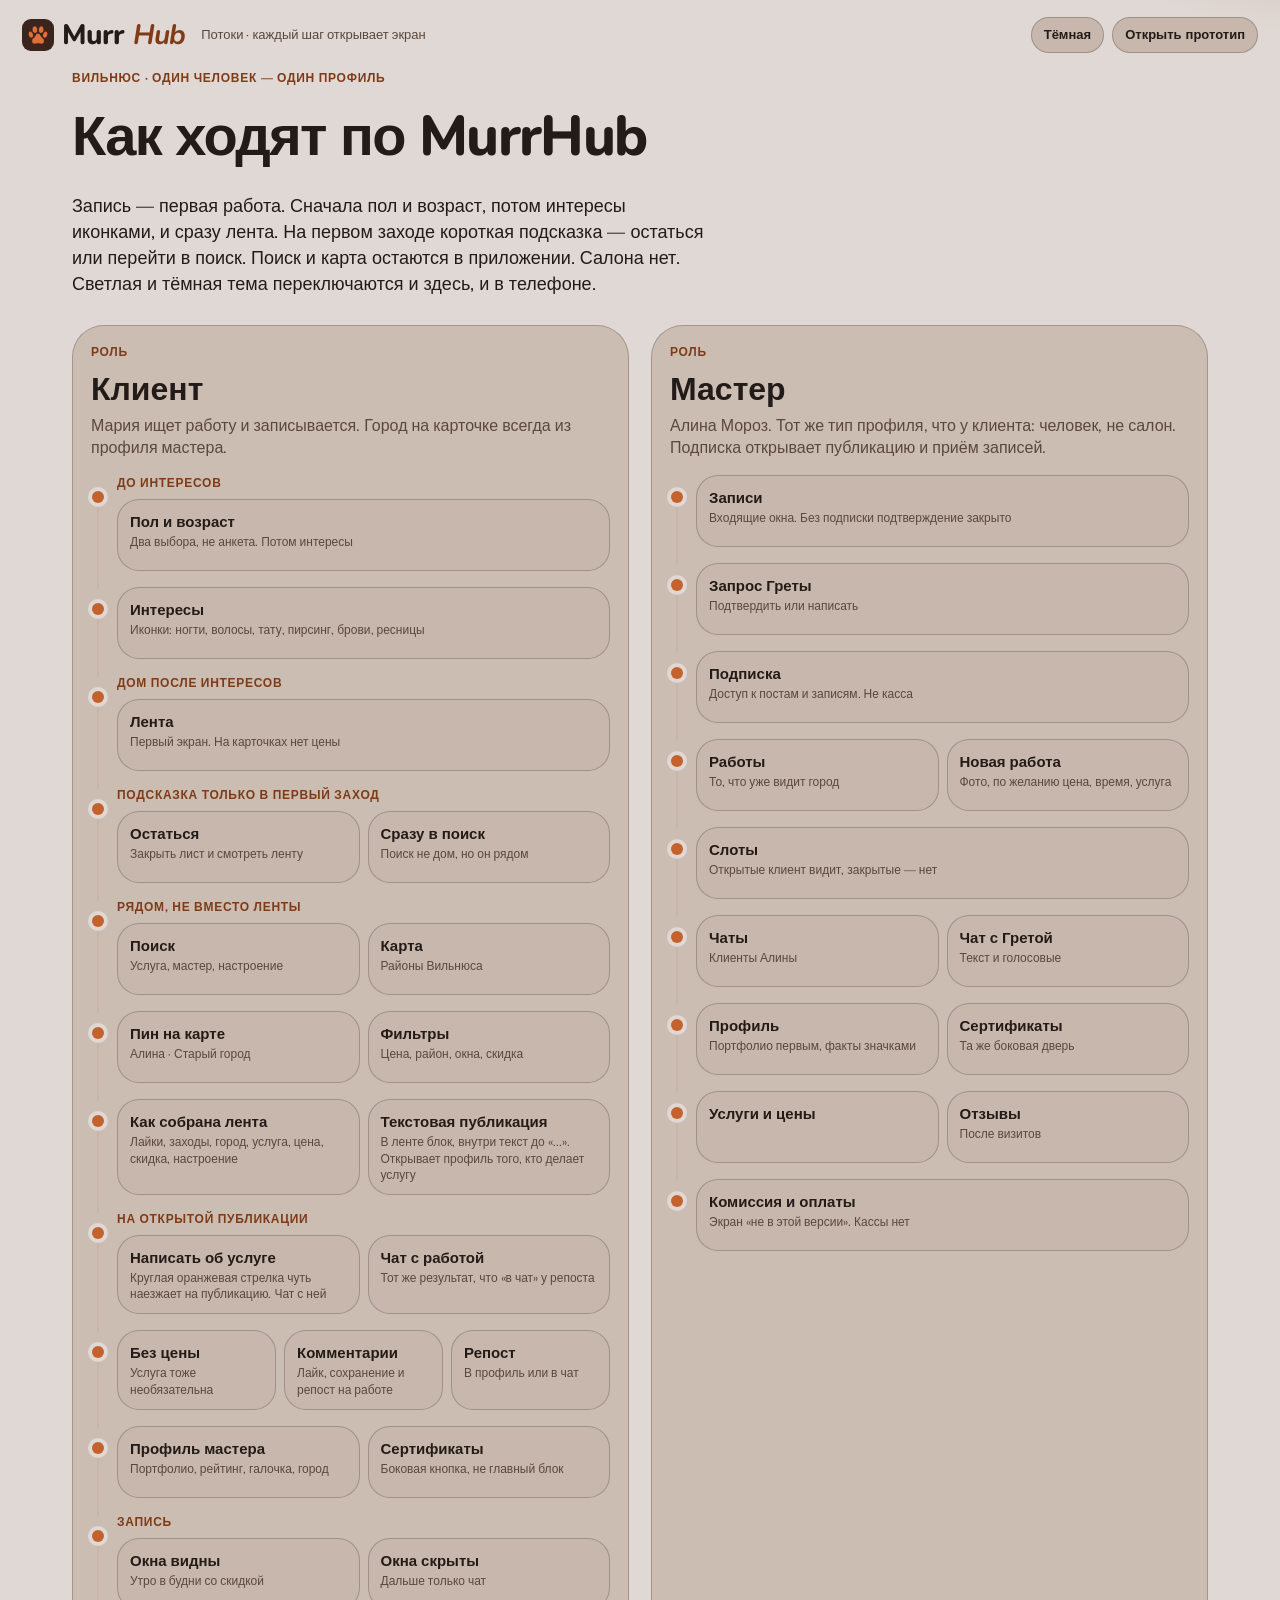
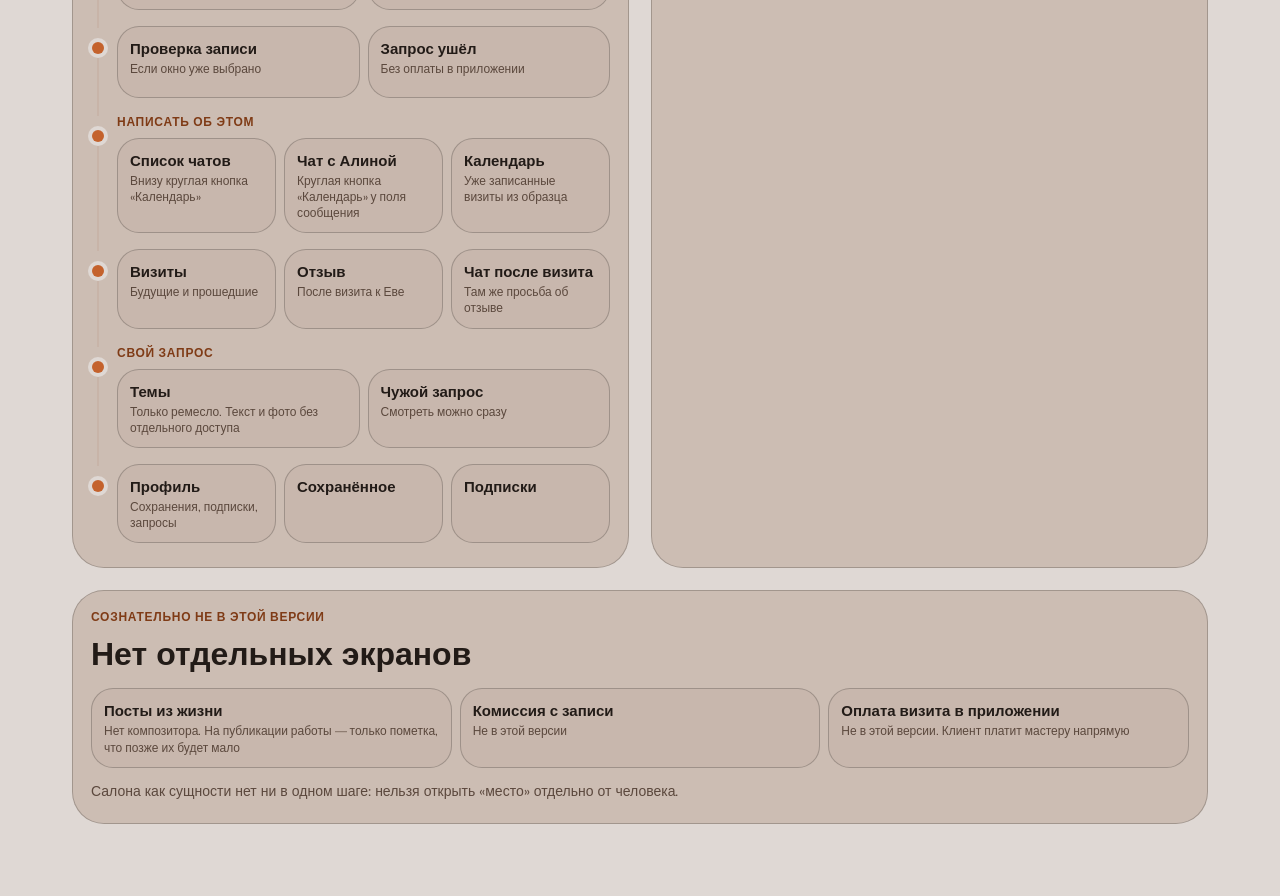
==== commit 5614a997: "hex-edit init" ====
--- a/flows.html
+++ b/flows.html
@@ -11,11 +11,12 @@
   <script>
     (function () {
       var n = localStorage.getItem("murrhub-chocolate");
+      var color = localStorage.getItem("murrhub-base-color");
       var theme = localStorage.getItem("murrhub-theme");
       var value = n == null || n === "" ? 78 : Number(n);
       if (!isFinite(value)) value = 78;
       document.documentElement.dataset.theme = theme === "dark" ? "dark" : "light";
-      MurrChocolate.apply(value, theme === "dark" ? "dark" : "light");
+      MurrChocolate.apply(value, theme === "dark" ? "dark" : "light", color);
     })();
   </script>
 </head>
@@ -203,9 +204,10 @@
       var stored = localStorage.getItem("murrhub-theme");
       var theme = stored === "dark" ? "dark" : "light";
       var choc = localStorage.getItem("murrhub-chocolate");
+      var color = localStorage.getItem("murrhub-base-color");
       var value = choc == null || choc === "" ? 78 : Number(choc);
       if (!isFinite(value)) value = 78;
-      if (window.MurrChocolate) MurrChocolate.apply(value, theme);
+      if (window.MurrChocolate) MurrChocolate.apply(value, theme, color);
       document.documentElement.dataset.theme = theme;
       var btn = document.getElementById("theme");
       function label() { btn.textContent = theme === "dark" ? "Светлая" : "Тёмная"; btn.setAttribute("aria-pressed", theme === "dark" ? "true" : "false"); }
@@ -214,7 +216,7 @@
         theme = theme === "dark" ? "light" : "dark";
         document.documentElement.dataset.theme = theme;
         localStorage.setItem("murrhub-theme", theme);
-        if (window.MurrChocolate) MurrChocolate.apply(value, theme);
+        if (window.MurrChocolate) MurrChocolate.apply(value, theme, color);
         label();
       });
     })();
--- a/css/app.css
+++ b/css/app.css
@@ -141,6 +141,11 @@
   font-weight: 650;
 }
 .choc input { width: 116px; margin: 0; accent-color: var(--btn); }
+.color-control { display: flex; align-items: center; gap: 7px; background: var(--surface); border: 1px solid var(--line); border-radius: 999px; padding: 5px 8px 5px 12px; color: var(--ink); font-size: 13px; font-weight: 650; }
+.color-control input[type="color"] { width: 28px; height: 28px; padding: 0; border: 0; border-radius: 50%; background: none; cursor: pointer; }
+.color-control input[type="color"]::-webkit-color-swatch-wrapper { padding: 0; }
+.color-control input[type="color"]::-webkit-color-swatch { border: 1px solid var(--line); border-radius: 50%; }
+.color-control input[type="text"] { width: 76px; border: 0; border-radius: 8px; padding: 4px 6px; background: color-mix(in srgb, var(--bg) 55%, transparent); font: 650 12px/1.2 ui-monospace, SFMono-Regular, Menlo, monospace; text-transform: uppercase; }
 .bar-note { margin: 0; color: var(--muted); font-size: 13px; flex: 1; }
 .bar-actions { display: flex; gap: 8px; align-items: center; flex-wrap: wrap; }
 .switch { display: flex; background: var(--surface); border-radius: 999px; padding: 3px; border: 1px solid var(--line); }
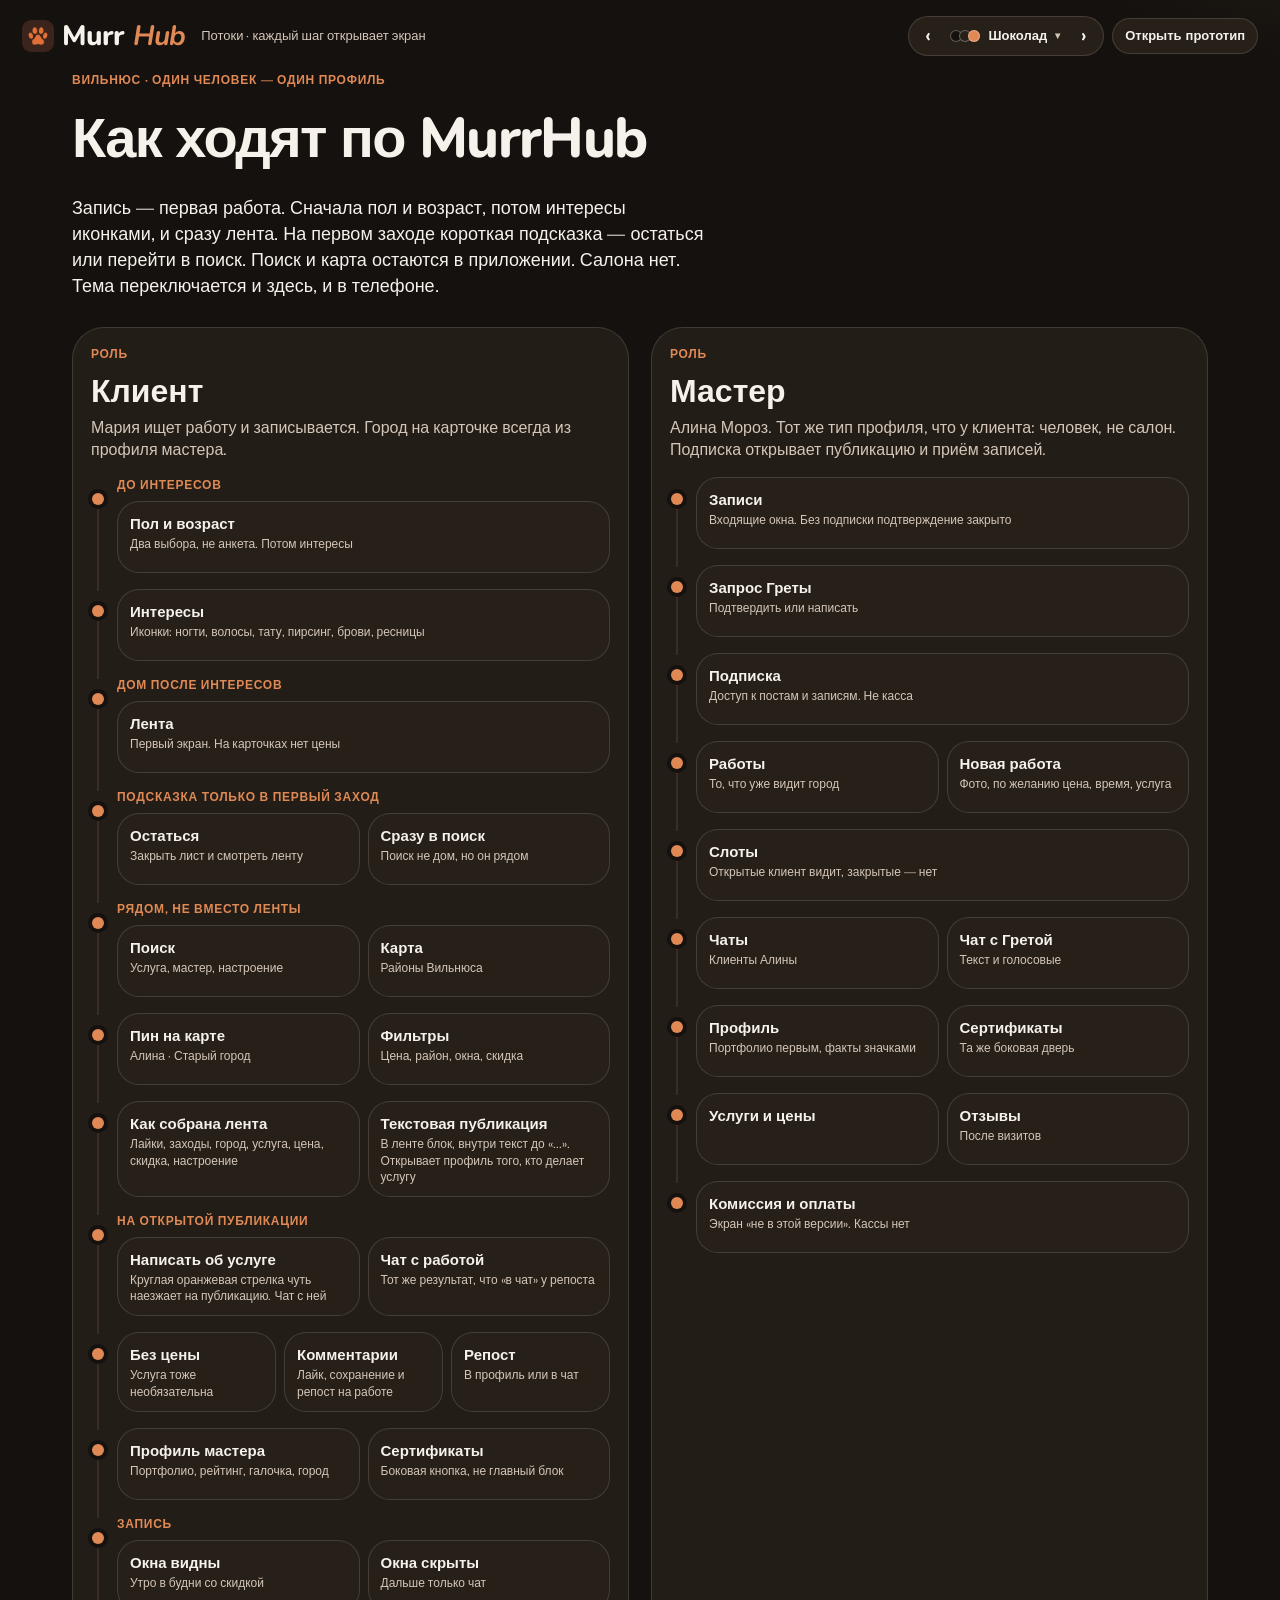
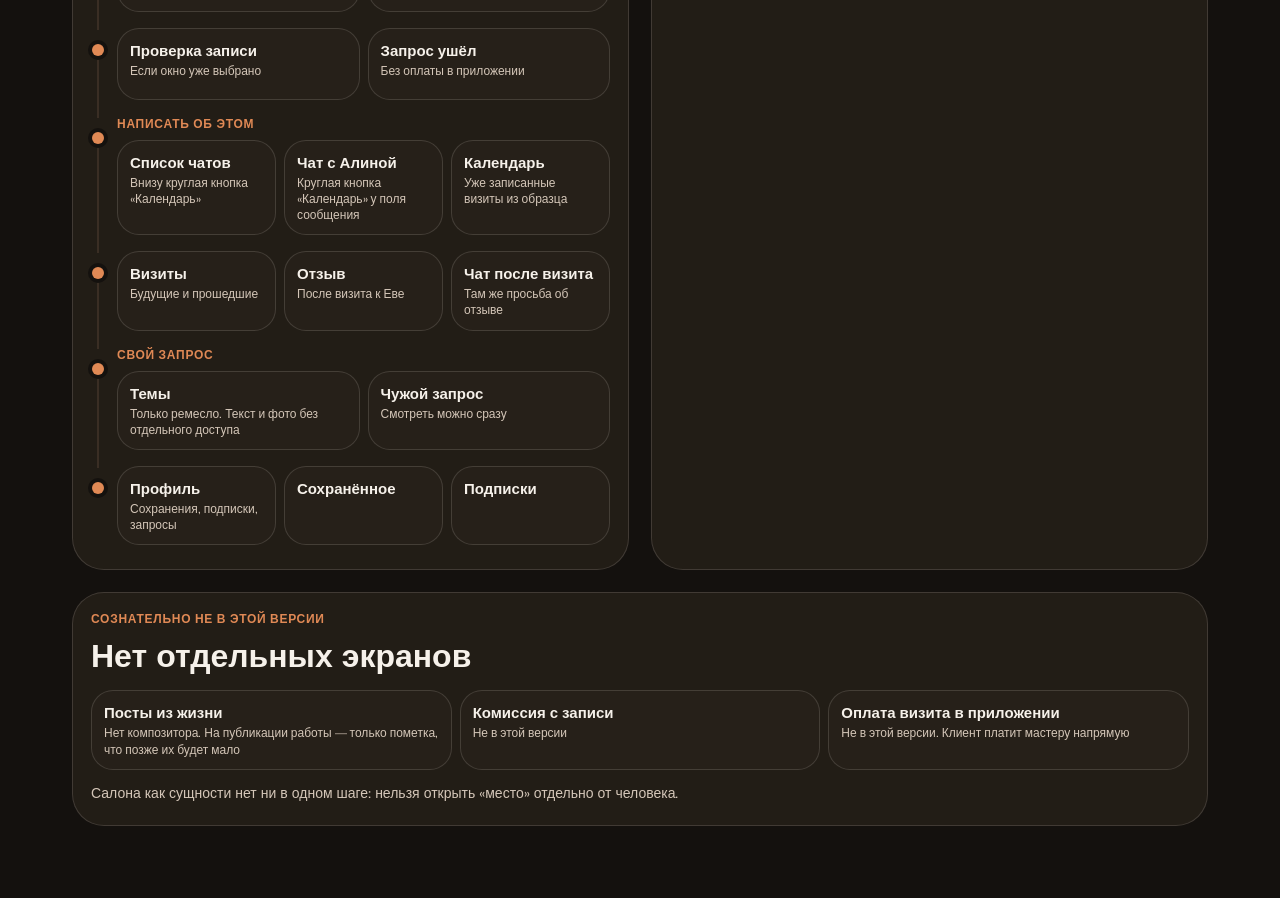
==== commit cd86de60: "Add theme presets, a custom palette, and prev/next track. Dark chocolate stays the default." ====
--- a/flows.html
+++ b/flows.html
@@ -1,38 +1,41 @@
 <!DOCTYPE html>
-<html lang="ru" data-theme="light">
+<html lang="ru" data-theme="dark">
 <head>
   <meta charset="utf-8" />
   <meta name="viewport" content="width=device-width, initial-scale=1" />
+  <meta name="theme-color" content="#14110e" />
   <title>MurrHub — потоки</title>
   <link rel="icon" href="media/paw-icon.png" type="image/png" />
   <link rel="stylesheet" href="css/app.css" />
   <link rel="stylesheet" href="css/flows.css" />
   <script src="js/chocolate.js"></script>
-  <script>
-    (function () {
-      var n = localStorage.getItem("murrhub-chocolate");
-      var color = localStorage.getItem("murrhub-base-color");
-      var theme = localStorage.getItem("murrhub-theme");
-      var value = n == null || n === "" ? 78 : Number(n);
-      if (!isFinite(value)) value = 78;
-      document.documentElement.dataset.theme = theme === "dark" ? "dark" : "light";
-      MurrChocolate.apply(value, theme === "dark" ? "dark" : "light", color);
-    })();
-  </script>
+  <script src="js/themes.js"></script>
+  <script>MurrThemes.paint();</script>
 </head>
 <body>
   <header class="bar">
     <a class="brand" href="index.html#/client/feed"><img class="mark" src="media/paw-icon.png" alt="" />Murr<em>Hub</em></a>
     <p class="bar-note">Потоки · каждый шаг открывает экран</p>
     <div class="bar-actions">
-      <button type="button" id="theme" class="ghost" aria-pressed="false">Тёмная</button>
+      <div class="theme-track" id="theme-track" role="group" aria-label="Тема" title="Стрелки влево и вправо — соседняя тема">
+        <button type="button" class="nav" id="theme-prev" aria-label="Предыдущая тема">‹</button>
+        <button type="button" id="theme-current" aria-haspopup="dialog" aria-expanded="false" aria-controls="theme-panel" aria-label="Список тем, сейчас Шоколад">
+          <span class="theme-swatches" id="theme-swatches" aria-hidden="true"><i style="background:#14110e"></i><i style="background:#262019"></i><i style="background:#e08955"></i></span>
+          <span class="theme-label" id="theme-label">Шоколад</span>
+          <span class="theme-chev" aria-hidden="true">▾</span>
+        </button>
+        <button type="button" class="nav" id="theme-next" aria-label="Следующая тема">›</button>
+      </div>
+      <label class="choc" id="choc" for="chocolate" hidden>Шоколад
+        <input id="chocolate" type="range" min="0" max="100" value="78" aria-label="Светлая тема: от песка к шоколаду" />
+      </label>
       <a class="ghost" href="index.html#/client/onboarding">Открыть прототип</a>
     </div>
   </header>
   <main class="flows">
     <p class="kicker">Вильнюс · один человек — один профиль</p>
     <h1>Как ходят по MurrHub</h1>
-    <p class="lede">Запись — первая работа. Сначала пол и возраст, потом интересы иконками, и сразу лента. На первом заходе короткая подсказка — остаться или перейти в поиск. Поиск и карта остаются в приложении. Салона нет. Светлая и тёмная тема переключаются и здесь, и в телефоне.</p>
+    <p class="lede">Запись — первая работа. Сначала пол и возраст, потом интересы иконками, и сразу лента. На первом заходе короткая подсказка — остаться или перейти в поиск. Поиск и карта остаются в приложении. Салона нет. Тема переключается и здесь, и в телефоне.</p>
 
     <div class="lanes">
       <section class="lane" aria-label="Клиент">
@@ -199,27 +202,6 @@
       <p class="note">Салона как сущности нет ни в одном шаге: нельзя открыть «место» отдельно от человека.</p>
     </section>
   </main>
-  <script>
-    (function () {
-      var stored = localStorage.getItem("murrhub-theme");
-      var theme = stored === "dark" ? "dark" : "light";
-      var choc = localStorage.getItem("murrhub-chocolate");
-      var color = localStorage.getItem("murrhub-base-color");
-      var value = choc == null || choc === "" ? 78 : Number(choc);
-      if (!isFinite(value)) value = 78;
-      if (window.MurrChocolate) MurrChocolate.apply(value, theme, color);
-      document.documentElement.dataset.theme = theme;
-      var btn = document.getElementById("theme");
-      function label() { btn.textContent = theme === "dark" ? "Светлая" : "Тёмная"; btn.setAttribute("aria-pressed", theme === "dark" ? "true" : "false"); }
-      label();
-      btn.addEventListener("click", function () {
-        theme = theme === "dark" ? "light" : "dark";
-        document.documentElement.dataset.theme = theme;
-        localStorage.setItem("murrhub-theme", theme);
-        if (window.MurrChocolate) MurrChocolate.apply(value, theme, color);
-        label();
-      });
-    })();
-  </script>
+  <script>MurrThemes.mount();</script>
 </body>
 </html>
--- a/css/app.css
+++ b/css/app.css
@@ -43,6 +43,8 @@
   --glow: #5e392b;
   --glow-2: #4e3124;
   --select: #7e5038;
+  --bezel: #1c1917;
+  --bezel-rim: #a89888;
   --sans: "Nunito Sans", "Trebuchet MS", sans-serif;
   --serif: Nunito, "Trebuchet MS", sans-serif;
   --phone-w: 390px;
@@ -141,11 +143,7 @@
   font-weight: 650;
 }
 .choc input { width: 116px; margin: 0; accent-color: var(--btn); }
-.color-control { display: flex; align-items: center; gap: 7px; background: var(--surface); border: 1px solid var(--line); border-radius: 999px; padding: 5px 8px 5px 12px; color: var(--ink); font-size: 13px; font-weight: 650; }
-.color-control input[type="color"] { width: 28px; height: 28px; padding: 0; border: 0; border-radius: 50%; background: none; cursor: pointer; }
-.color-control input[type="color"]::-webkit-color-swatch-wrapper { padding: 0; }
-.color-control input[type="color"]::-webkit-color-swatch { border: 1px solid var(--line); border-radius: 50%; }
-.color-control input[type="text"] { width: 76px; border: 0; border-radius: 8px; padding: 4px 6px; background: color-mix(in srgb, var(--bg) 55%, transparent); font: 650 12px/1.2 ui-monospace, SFMono-Regular, Menlo, monospace; text-transform: uppercase; }
+.choc[hidden] { display: none; }
 .bar-note { margin: 0; color: var(--muted); font-size: 13px; flex: 1; }
 .bar-actions { display: flex; gap: 8px; align-items: center; flex-wrap: wrap; }
 .switch { display: flex; background: var(--surface); border-radius: 999px; padding: 3px; border: 1px solid var(--line); }
@@ -200,7 +198,7 @@
   min-height: 680px;
   background: var(--bg-2);
   border-radius: 48px;
-  box-shadow: 0 0 0 11px #1c1917, 0 0 0 13px #a89888, 0 40px 80px rgba(28, 25, 23, 0.28);
+  box-shadow: 0 0 0 11px var(--bezel), 0 0 0 13px var(--bezel-rim), 0 40px 80px rgba(28, 25, 23, 0.28);
   position: relative;
   overflow: hidden;
   display: flex;
@@ -1192,3 +1190,171 @@
 @media (prefers-reduced-motion: reduce) {
   * { animation: none !important; transition: none !important; }
 }
+
+.theme-track {
+  display: flex;
+  align-items: center;
+  gap: 0;
+  background: var(--surface);
+  border: 1px solid var(--line);
+  border-radius: 999px;
+  padding: 3px;
+  color: var(--ink);
+}
+.theme-track .nav {
+  width: 32px;
+  height: 32px;
+  border: 0;
+  border-radius: 50%;
+  background: transparent;
+  color: var(--ink);
+  font-size: 20px;
+  line-height: 1;
+  font-weight: 700;
+  padding: 0;
+}
+.theme-track .nav:hover { background: color-mix(in srgb, var(--ink) 8%, transparent); }
+#theme-current {
+  display: flex;
+  align-items: center;
+  gap: 8px;
+  border: 0;
+  background: transparent;
+  color: inherit;
+  border-radius: 999px;
+  padding: 4px 8px 4px 6px;
+  max-width: 240px;
+  font-weight: 750;
+  font-size: 13px;
+}
+#theme-current:hover { background: color-mix(in srgb, var(--ink) 8%, transparent); }
+.theme-swatches, .swatches, .theme-now { display: inline-flex; align-items: center; }
+.theme-swatches i, .swatches i, .theme-now i {
+  width: 12px;
+  height: 12px;
+  border-radius: 50%;
+  box-shadow: inset 0 0 0 1px color-mix(in srgb, var(--ink) 32%, transparent);
+  margin-left: -3px;
+}
+.theme-swatches i:first-child, .swatches i:first-child, .theme-now i:first-child { margin-left: 0; }
+.theme-label {
+  min-width: 0;
+  overflow: hidden;
+  text-overflow: ellipsis;
+  white-space: nowrap;
+  text-align: left;
+}
+.theme-chev { color: var(--muted); font-size: 10px; }
+.theme-panel {
+  position: fixed;
+  z-index: 40;
+  display: flex;
+  flex-direction: column;
+  gap: 6px;
+  overflow: hidden;
+  background: var(--surface);
+  color: var(--ink);
+  border: 1px solid var(--line);
+  border-radius: 22px;
+  box-shadow: var(--shadow);
+  padding: 10px;
+}
+.theme-panel[hidden] { display: none; }
+.theme-cap {
+  margin: 2px 6px 0;
+  font-size: 11px;
+  font-weight: 800;
+  letter-spacing: 0.06em;
+  text-transform: uppercase;
+  color: var(--rose-deep);
+}
+.theme-hint { margin: 0 6px 4px; color: var(--muted); font-size: 12px; line-height: 1.35; }
+.theme-list {
+  overflow: auto;
+  display: flex;
+  flex-direction: column;
+  gap: 2px;
+  min-height: 140px;
+  flex: 1 1 auto;
+  padding-right: 2px;
+}
+.theme-opt {
+  display: flex;
+  align-items: center;
+  gap: 10px;
+  width: 100%;
+  border: 1px solid transparent;
+  background: transparent;
+  color: inherit;
+  border-radius: 14px;
+  padding: 7px 8px;
+  font-weight: 700;
+  font-size: 14px;
+  text-align: left;
+}
+.theme-opt:hover { background: color-mix(in srgb, var(--ink) 6%, transparent); }
+.theme-opt.on {
+  border-color: var(--line);
+  background: color-mix(in srgb, var(--btn) 18%, transparent);
+}
+.theme-opt .swatches i { width: 14px; height: 14px; }
+.theme-custom { border-top: 1px solid var(--line); padding-top: 10px; flex: none; }
+.theme-custom h3 {
+  margin: 0 0 8px;
+  font-family: var(--serif);
+  font-size: 18px;
+  font-weight: 800;
+}
+.theme-preview { border-radius: 16px; padding: 10px; margin-bottom: 8px; }
+.theme-preview-card {
+  border-radius: 12px;
+  padding: 8px 10px;
+  display: flex;
+  align-items: center;
+  justify-content: space-between;
+  gap: 8px;
+}
+.theme-preview-card strong { display: block; font-family: var(--serif); font-size: 16px; }
+.theme-preview-muted { display: block; font-size: 12px; font-weight: 650; }
+.theme-preview-card i, #theme-preview-dot {
+  width: 18px;
+  height: 18px;
+  border-radius: 50%;
+  flex: none;
+  box-shadow: inset 0 0 0 1px color-mix(in srgb, var(--ink) 28%, transparent);
+}
+.theme-now { display: flex; gap: 6px; margin: 0 0 8px; }
+.theme-now i { width: 22px; height: 22px; margin: 0; }
+.palette { display: grid; grid-template-columns: repeat(5, 1fr); gap: 6px; }
+.palette label {
+  display: flex;
+  flex-direction: column;
+  align-items: center;
+  gap: 4px;
+  font-size: 11px;
+  font-weight: 750;
+  color: var(--muted);
+}
+.palette input[type="color"] {
+  -webkit-appearance: none;
+  appearance: none;
+  width: 100%;
+  height: 36px;
+  padding: 0;
+  border: 1px solid var(--line);
+  border-radius: 12px;
+  background: transparent;
+  cursor: pointer;
+}
+.palette input[type="color"]::-webkit-color-swatch-wrapper { padding: 3px; }
+.palette input[type="color"]::-webkit-color-swatch { border: 0; border-radius: 8px; }
+.theme-apply {
+  width: 100%;
+  margin-top: 8px;
+  border: 0;
+  border-radius: 999px;
+  padding: 10px 14px;
+  font-weight: 800;
+  background: var(--btn);
+  color: var(--btn-ink);
+}
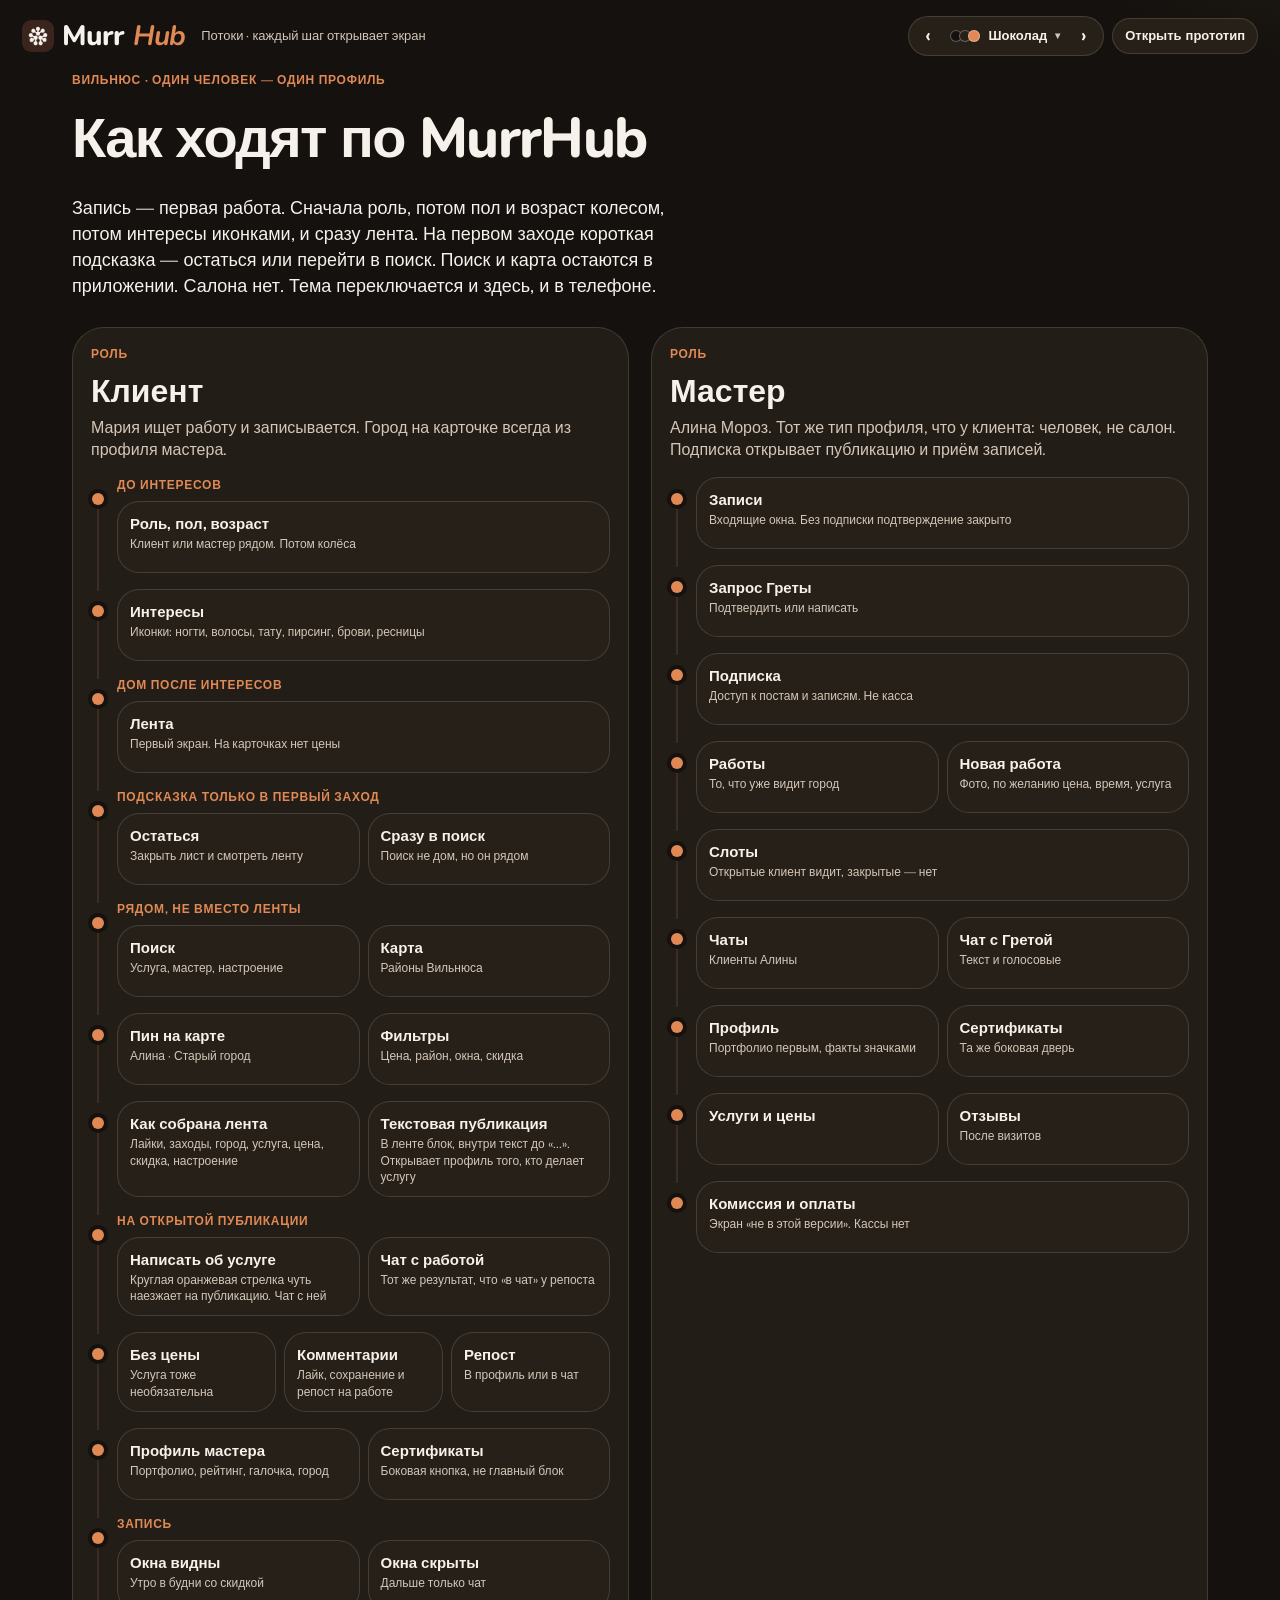
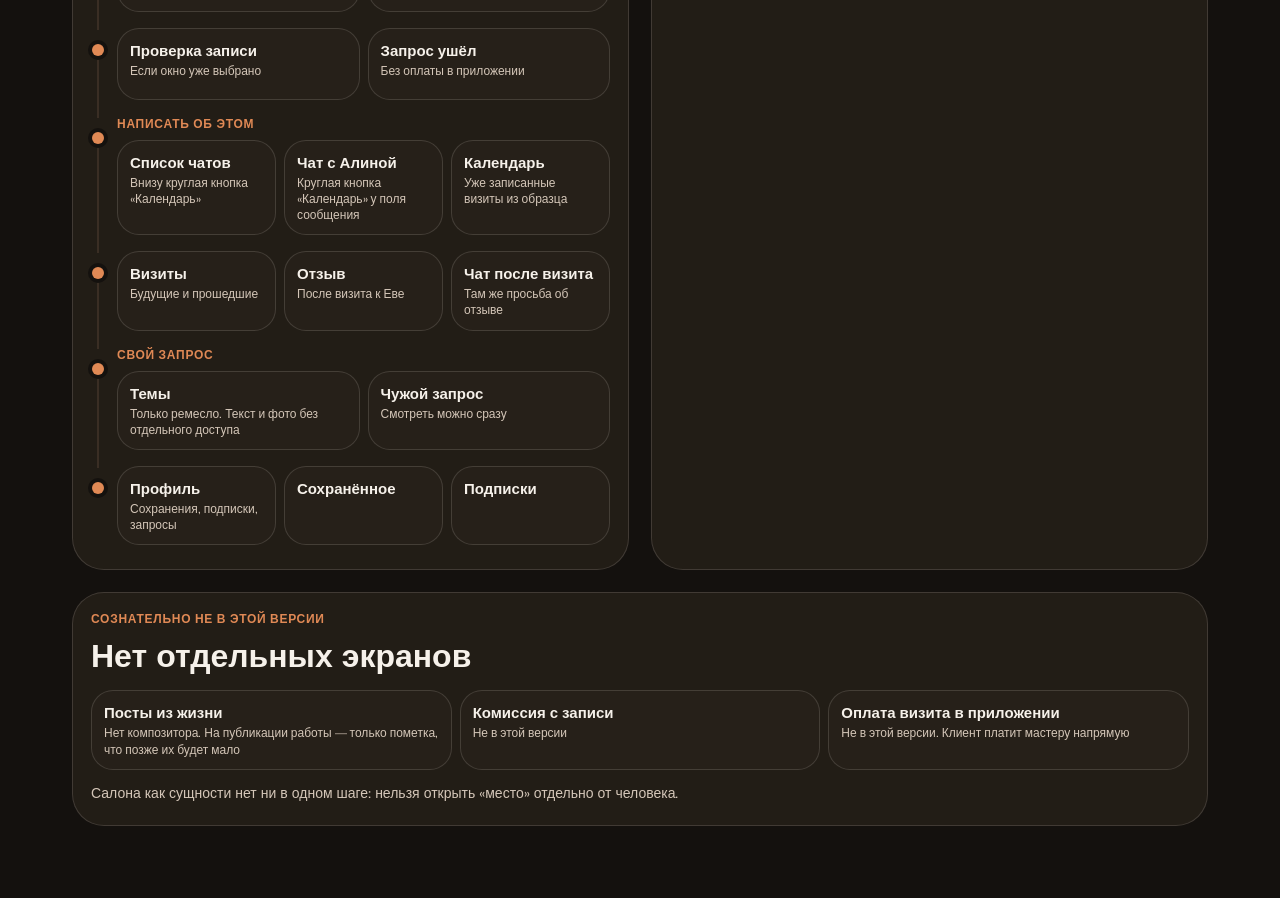
==== commit 1e027f35: "UI themes, start screen, craft icons, themed marks with a chosen accent, and a separate name window." ====
--- a/flows.html
+++ b/flows.html
@@ -5,7 +5,7 @@
   <meta name="viewport" content="width=device-width, initial-scale=1" />
   <meta name="theme-color" content="#14110e" />
   <title>MurrHub — потоки</title>
-  <link rel="icon" href="media/paw-icon.png" type="image/png" />
+  <link rel="icon" href="media/instagram.png" type="image/png" />
   <link rel="stylesheet" href="css/app.css" />
   <link rel="stylesheet" href="css/flows.css" />
   <script src="js/chocolate.js"></script>
@@ -14,7 +14,7 @@
 </head>
 <body>
   <header class="bar">
-    <a class="brand" href="index.html#/client/feed"><img class="mark" src="media/paw-icon.png" alt="" />Murr<em>Hub</em></a>
+    <a class="brand" href="index.html#/client/feed"><span class="mark" aria-hidden="true"></span>Murr<em>Hub</em></a>
     <p class="bar-note">Потоки · каждый шаг открывает экран</p>
     <div class="bar-actions">
       <div class="theme-track" id="theme-track" role="group" aria-label="Тема" title="Стрелки влево и вправо — соседняя тема">
@@ -35,7 +35,7 @@
   <main class="flows">
     <p class="kicker">Вильнюс · один человек — один профиль</p>
     <h1>Как ходят по MurrHub</h1>
-    <p class="lede">Запись — первая работа. Сначала пол и возраст, потом интересы иконками, и сразу лента. На первом заходе короткая подсказка — остаться или перейти в поиск. Поиск и карта остаются в приложении. Салона нет. Тема переключается и здесь, и в телефоне.</p>
+    <p class="lede">Запись — первая работа. Сначала роль, потом пол и возраст колесом, потом интересы иконками, и сразу лента. На первом заходе короткая подсказка — остаться или перейти в поиск. Поиск и карта остаются в приложении. Салона нет. Тема переключается и здесь, и в телефоне.</p>
 
     <div class="lanes">
       <section class="lane" aria-label="Клиент">
@@ -45,7 +45,7 @@
 
         <div class="step">
           <p class="cap">До интересов</p>
-          <a class="node" href="index.html#/client/welcome"><b>Пол и возраст</b><span>Два выбора, не анкета. Потом интересы</span></a>
+          <a class="node" href="index.html#/client/welcome"><b>Роль, пол, возраст</b><span>Клиент или мастер рядом. Потом колёса</span></a>
         </div>
         <div class="step">
           <a class="node" href="index.html#/client/onboarding"><b>Интересы</b><span>Иконки: ногти, волосы, тату, пирсинг, брови, ресницы</span></a>
--- a/css/app.css
+++ b/css/app.css
@@ -128,7 +128,30 @@
   text-decoration: none;
 }
 .brand { display: inline-flex; align-items: center; gap: 8px; }
-.brand .mark { width: 32px; height: 32px; border-radius: 9px; object-fit: cover; }
+.mark {
+  display: inline-block;
+  position: relative;
+  flex: none;
+  background: var(--surface);
+  overflow: hidden;
+  --mark-shape: url("[data-uri]");
+}
+.mark::before {
+  content: "";
+  position: absolute;
+  inset: 0;
+  background: var(--ink);
+  -webkit-mask-image: var(--mark-shape);
+  -webkit-mask-repeat: no-repeat;
+  -webkit-mask-position: center;
+  -webkit-mask-size: 100% 100%;
+  mask-image: var(--mark-shape);
+  mask-repeat: no-repeat;
+  mask-position: center;
+  mask-size: 100% 100%;
+}
+html[data-preset="chocolate"] .mark { background: #3b241c; }
+.brand .mark { width: 32px; height: 32px; border-radius: 9px; }
 .brand em { font-style: italic; color: var(--rose-deep); }
 .choc {
   display: flex;
@@ -452,6 +475,119 @@
 .choice.on { background: var(--btn); color: var(--btn-ink); }
 .choice.on span { color: var(--btn-ink); }
 .backchip { margin-top: 14px; }
+.rolescreen {
+  min-height: 100%;
+  display: flex;
+  flex-direction: column;
+  position: relative;
+  padding-bottom: 18px;
+}
+.role-stage {
+  flex: 1;
+  display: flex;
+  flex-direction: column;
+  justify-content: center;
+}
+.role-pair {
+  display: grid;
+  grid-template-columns: 1fr 1fr;
+  gap: 12px;
+  margin-top: 22px;
+}
+.rolepick {
+  min-height: 188px;
+  border: 0;
+  border-radius: 28px;
+  background: var(--surface);
+  color: var(--ink);
+  box-shadow: var(--shadow);
+  display: flex;
+  flex-direction: column;
+  align-items: center;
+  justify-content: center;
+  text-align: center;
+  padding: 18px 10px;
+  gap: 8px;
+}
+.rolepick b {
+  font-family: var(--serif);
+  font-weight: 800;
+  font-size: 32px;
+  letter-spacing: -0.03em;
+  line-height: 1;
+}
+.rolepick:active { transform: scale(0.98); background: var(--btn); color: var(--btn-ink); }
+.login-line {
+  border: 0;
+  background: transparent;
+  color: var(--faint);
+  font-size: 14px;
+  font-weight: 650;
+  padding: 16px 8px 4px;
+  text-align: center;
+}
+.login-line:hover { color: var(--muted); }
+.drum-wrap { position: relative; margin: 12px 0 4px; }
+.drum-wrap::before {
+  content: "";
+  position: absolute;
+  left: 0;
+  right: 0;
+  top: 50%;
+  height: 64px;
+  transform: translateY(-50%);
+  border-radius: 18px;
+  background: color-mix(in srgb, var(--ink) 8%, transparent);
+  pointer-events: none;
+}
+.drum {
+  height: 320px;
+  overflow-y: auto;
+  scroll-snap-type: y mandatory;
+  scrollbar-width: none;
+  overscroll-behavior: contain;
+  position: relative;
+  z-index: 1;
+  touch-action: pan-y;
+  user-select: none;
+  mask-image: linear-gradient(transparent, #000 16%, #000 84%, transparent);
+  -webkit-mask-image: linear-gradient(transparent, #000 16%, #000 84%, transparent);
+}
+.drum::-webkit-scrollbar { display: none; }
+.drum-pad { height: 128px; }
+.drum-item {
+  height: 64px;
+  width: 100%;
+  scroll-snap-align: center;
+  border: 0;
+  background: transparent;
+  color: var(--faint);
+  font-family: var(--serif);
+  font-weight: 800;
+  font-size: 18px;
+  letter-spacing: -0.03em;
+  line-height: 64px;
+  padding: 0;
+  opacity: 0.28;
+}
+.drum-item.is-near { font-size: 26px; opacity: 0.55; color: var(--muted); }
+.drum-item.is-on { font-size: 44px; opacity: 1; color: var(--ink); }
+.drum.words .drum-item.is-on { font-size: 32px; }
+.wheel-note {
+  min-height: 1.4em;
+  margin: 4px 0 10px;
+  text-align: center;
+  color: var(--muted);
+  font-size: 14px;
+}
+.sheet {
+  position: absolute;
+  inset: 0;
+  z-index: 6;
+  display: flex;
+  flex-direction: column;
+  justify-content: flex-end;
+}
 .igrid { display: grid; grid-template-columns: 1fr 1fr; gap: 10px; margin: 16px 0; }
 .igrid button {
   position: relative;
@@ -1141,8 +1277,9 @@
   z-index: 80;
   display: grid;
   place-items: center;
-  background: #241610;
-}
+  background: var(--bg);
+}
+html[data-preset="chocolate"] .splash { background: #241610; }
 .splash[hidden] { display: none; }
 .splash-paw {
   border: 0;
@@ -1151,15 +1288,14 @@
   cursor: pointer;
   border-radius: 28%;
 }
-.splash img {
+.splash .mark {
   width: min(46vw, 300px);
-  height: auto;
-  display: block;
+  height: min(46vw, 300px);
   border-radius: 28%;
   box-shadow: 0 24px 60px rgba(0, 0, 0, 0.35);
 }
 .splash.play { animation: splash-fade 1.2s ease forwards; }
-.splash.play img { animation: paw-open 1.2s cubic-bezier(0.2, 0.8, 0.2, 1) both; }
+.splash.play .mark { animation: paw-open 1.2s cubic-bezier(0.2, 0.8, 0.2, 1) both; }
 @keyframes paw-open {
   0% { transform: scale(1); opacity: 1; }
   16% { transform: scale(1.06); opacity: 1; }
@@ -1176,7 +1312,7 @@
 }
 @media (prefers-reduced-motion: reduce) {
   .splash.play { animation-duration: 0.35s; }
-  .splash.play img { animation: none; opacity: 1; }
+  .splash.play .mark { animation: none; opacity: 1; }
   .phone.arriving .screen { animation: none; }
 }
 .tagline input { width: 100%; }
@@ -1358,3 +1494,100 @@
   background: var(--btn);
   color: var(--btn-ink);
 }
+
+.namepage {
+  min-height: 100vh;
+  display: grid;
+  place-items: start center;
+  padding: 28px 16px 40px;
+}
+.namewin {
+  width: min(420px, 100%);
+  margin: 0;
+  padding: 14px;
+  background: var(--surface);
+  border: 1px solid var(--line);
+  border-radius: 22px;
+  box-shadow: var(--shadow);
+}
+.namewin-kicker {
+  margin: 0 0 10px;
+  color: var(--rose-deep);
+  font-weight: 700;
+  font-size: 12px;
+  letter-spacing: 0.08em;
+  text-transform: uppercase;
+}
+.lockup-stage {
+  display: grid;
+  place-items: center;
+  min-height: 168px;
+  padding: 16px;
+  border-radius: 16px;
+  background: var(--bg);
+}
+.lockup {
+  display: flex;
+  align-items: center;
+  justify-content: center;
+  gap: 12px;
+  max-width: 100%;
+  color: var(--ink);
+}
+.lockup .mark { width: 56px; height: 56px; border-radius: 16px; }
+.lockup-name {
+  font-family: var(--serif);
+  font-weight: 800;
+  font-size: 32px;
+  letter-spacing: -0.03em;
+  line-height: 1;
+  overflow-wrap: anywhere;
+}
+.lockup[data-layout="above"] { flex-direction: column; gap: 14px; }
+.lockup[data-layout="above"] .mark { width: 48px; height: 48px; border-radius: 14px; }
+.lockup[data-layout="above"] .lockup-name { font-size: 22px; }
+.lockup[data-layout="right"] { flex-direction: row-reverse; }
+.lockup[data-layout="stack"] { flex-direction: column; gap: 2px; }
+.lockup[data-layout="stack"] .mark { width: 96px; height: 96px; border-radius: 28px; }
+.lockup[data-layout="stack"] .lockup-name { font-size: 40px; }
+.lockup[data-layout="compact"] { gap: 6px; }
+.lockup[data-layout="compact"] .mark { width: 22px; height: 22px; border-radius: 6px; }
+.lockup[data-layout="compact"] .lockup-name { font-size: 16px; }
+.lockup[data-layout="wide"] { width: 100%; justify-content: space-between; gap: 18px; }
+.lockup[data-layout="wide"] .mark { width: 40px; height: 40px; border-radius: 12px; }
+.lockup[data-layout="wide"] .lockup-name { font-size: 26px; letter-spacing: 0.14em; }
+.namewin-field {
+  display: flex;
+  flex-direction: column;
+  gap: 4px;
+  margin-top: 10px;
+  color: var(--muted);
+  font-size: 12px;
+  font-weight: 700;
+}
+.namewin select,
+.namewin input[type="text"] {
+  width: 100%;
+  border: 1px solid var(--line);
+  border-radius: 12px;
+  background: var(--bg);
+  color: var(--ink);
+  padding: 8px 10px;
+  font-weight: 700;
+}
+.name-cycle {
+  display: grid;
+  grid-template-columns: auto minmax(0, 1fr) auto;
+  gap: 6px;
+  align-items: end;
+}
+.name-cycle .namewin-field { margin-top: 10px; }
+.name-cycle button {
+  border: 1px solid var(--line);
+  border-radius: 12px;
+  background: var(--bg);
+  color: var(--ink);
+  padding: 8px 10px;
+  font-size: 13px;
+  font-weight: 800;
+}
